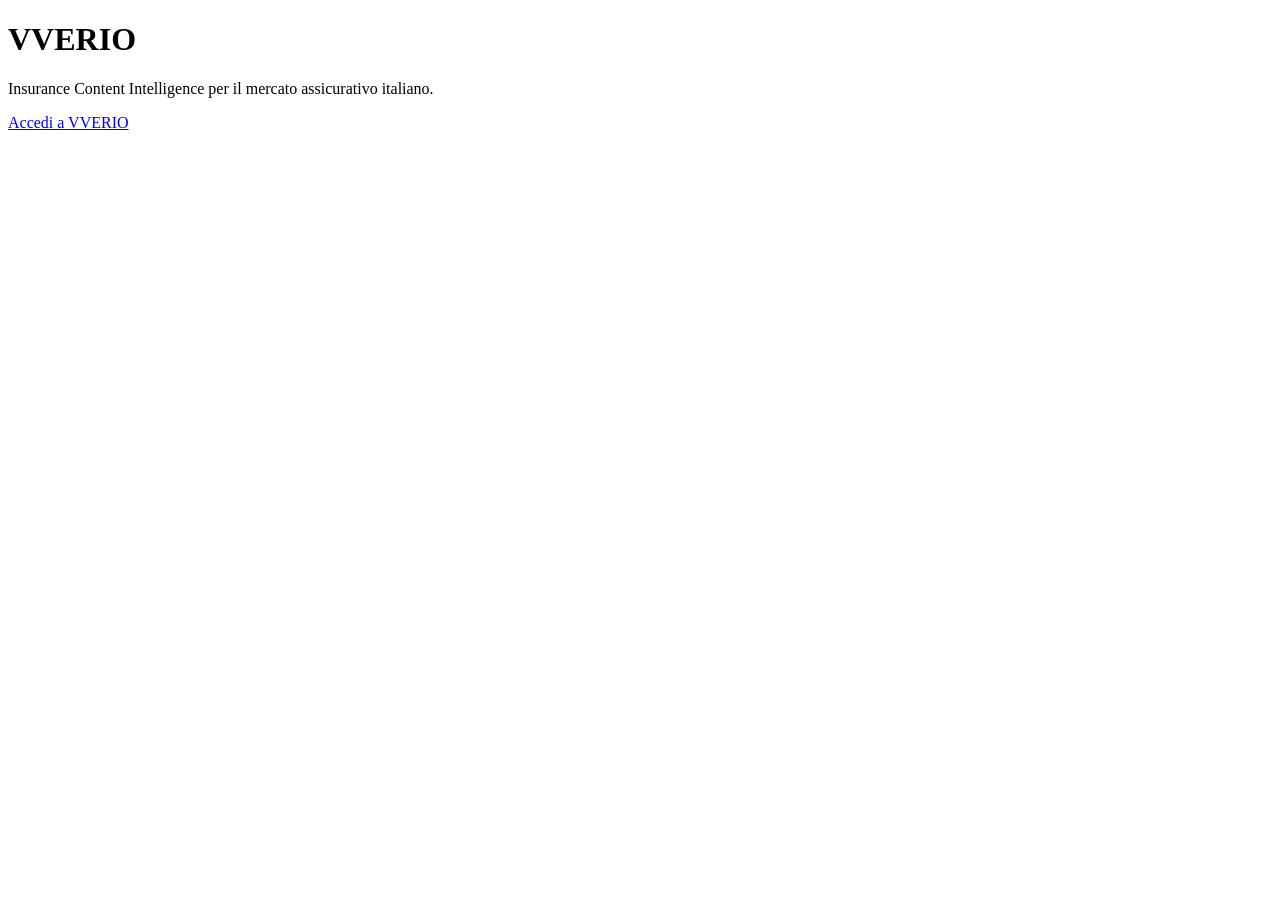
==== index.html @ 22b33efb "Initial VVERIO landing page structure" ====
<!doctype html>
<html lang="it">
<head>
  <meta charset="utf-8">
  <meta name="viewport" content="width=device-width, initial-scale=1">
  <title>VVERIO Italia</title>
  <meta
    name="description"
    content="VVERIO è una piattaforma di Insurance Content Intelligence per professionisti e intermediari assicurativi."
  >
</head>
<body>
  <main>
    <h1>VVERIO</h1>
    <p>Insurance Content Intelligence per il mercato assicurativo italiano.</p>
    <a href="https://app.vverio.com">Accedi a VVERIO</a>
  </main>
</body>
</html>
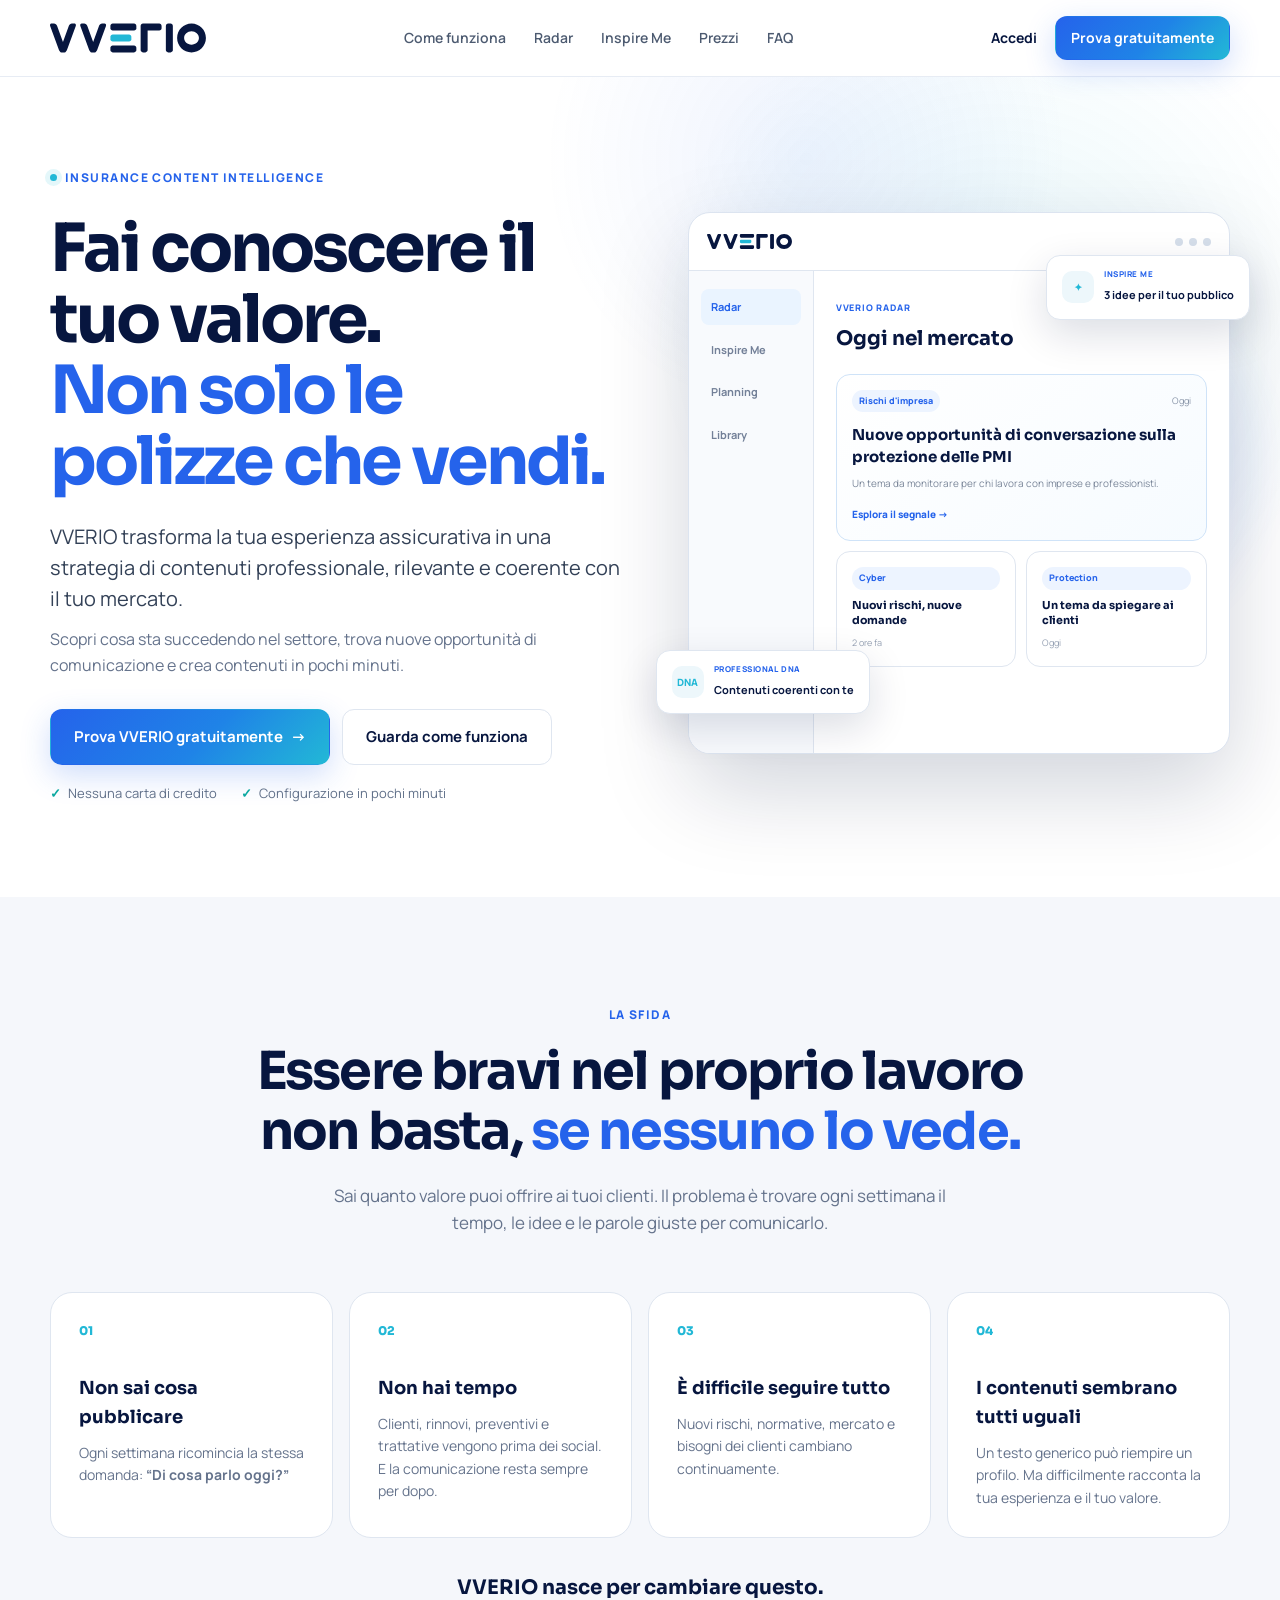
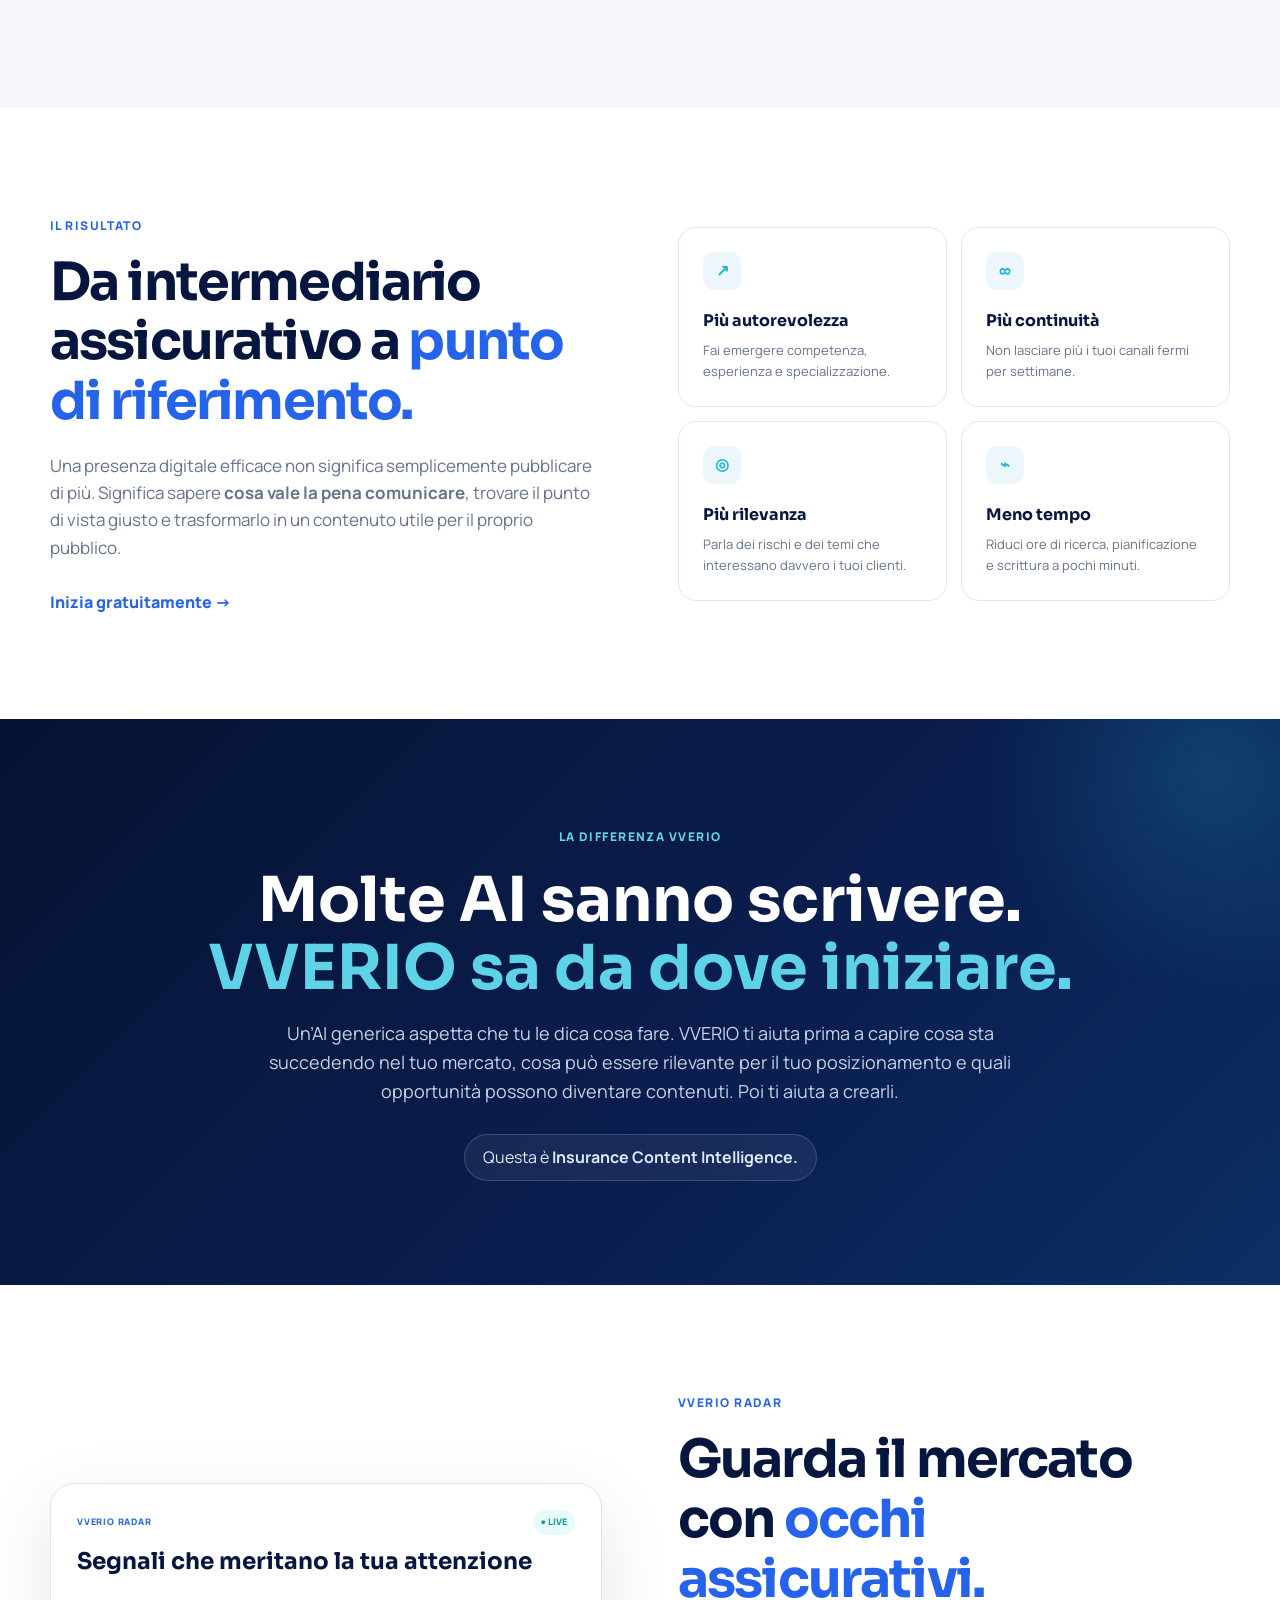
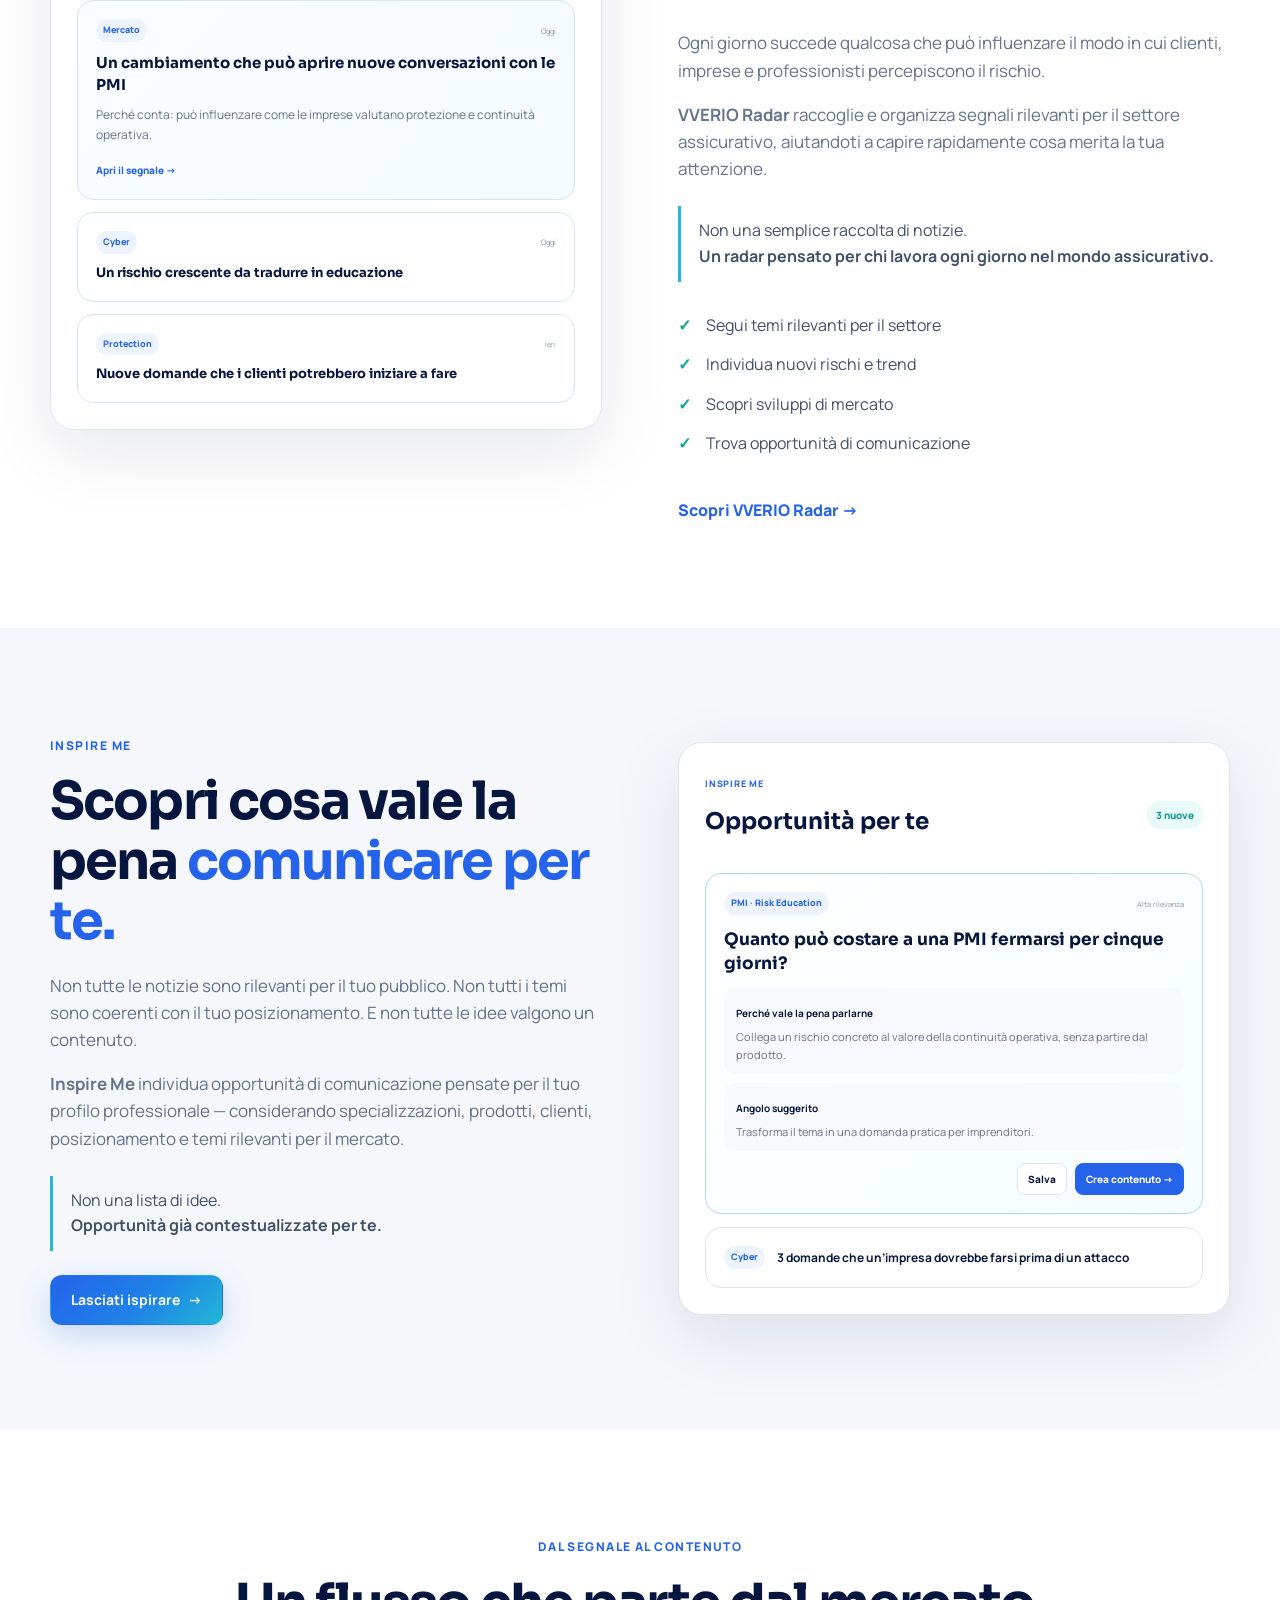
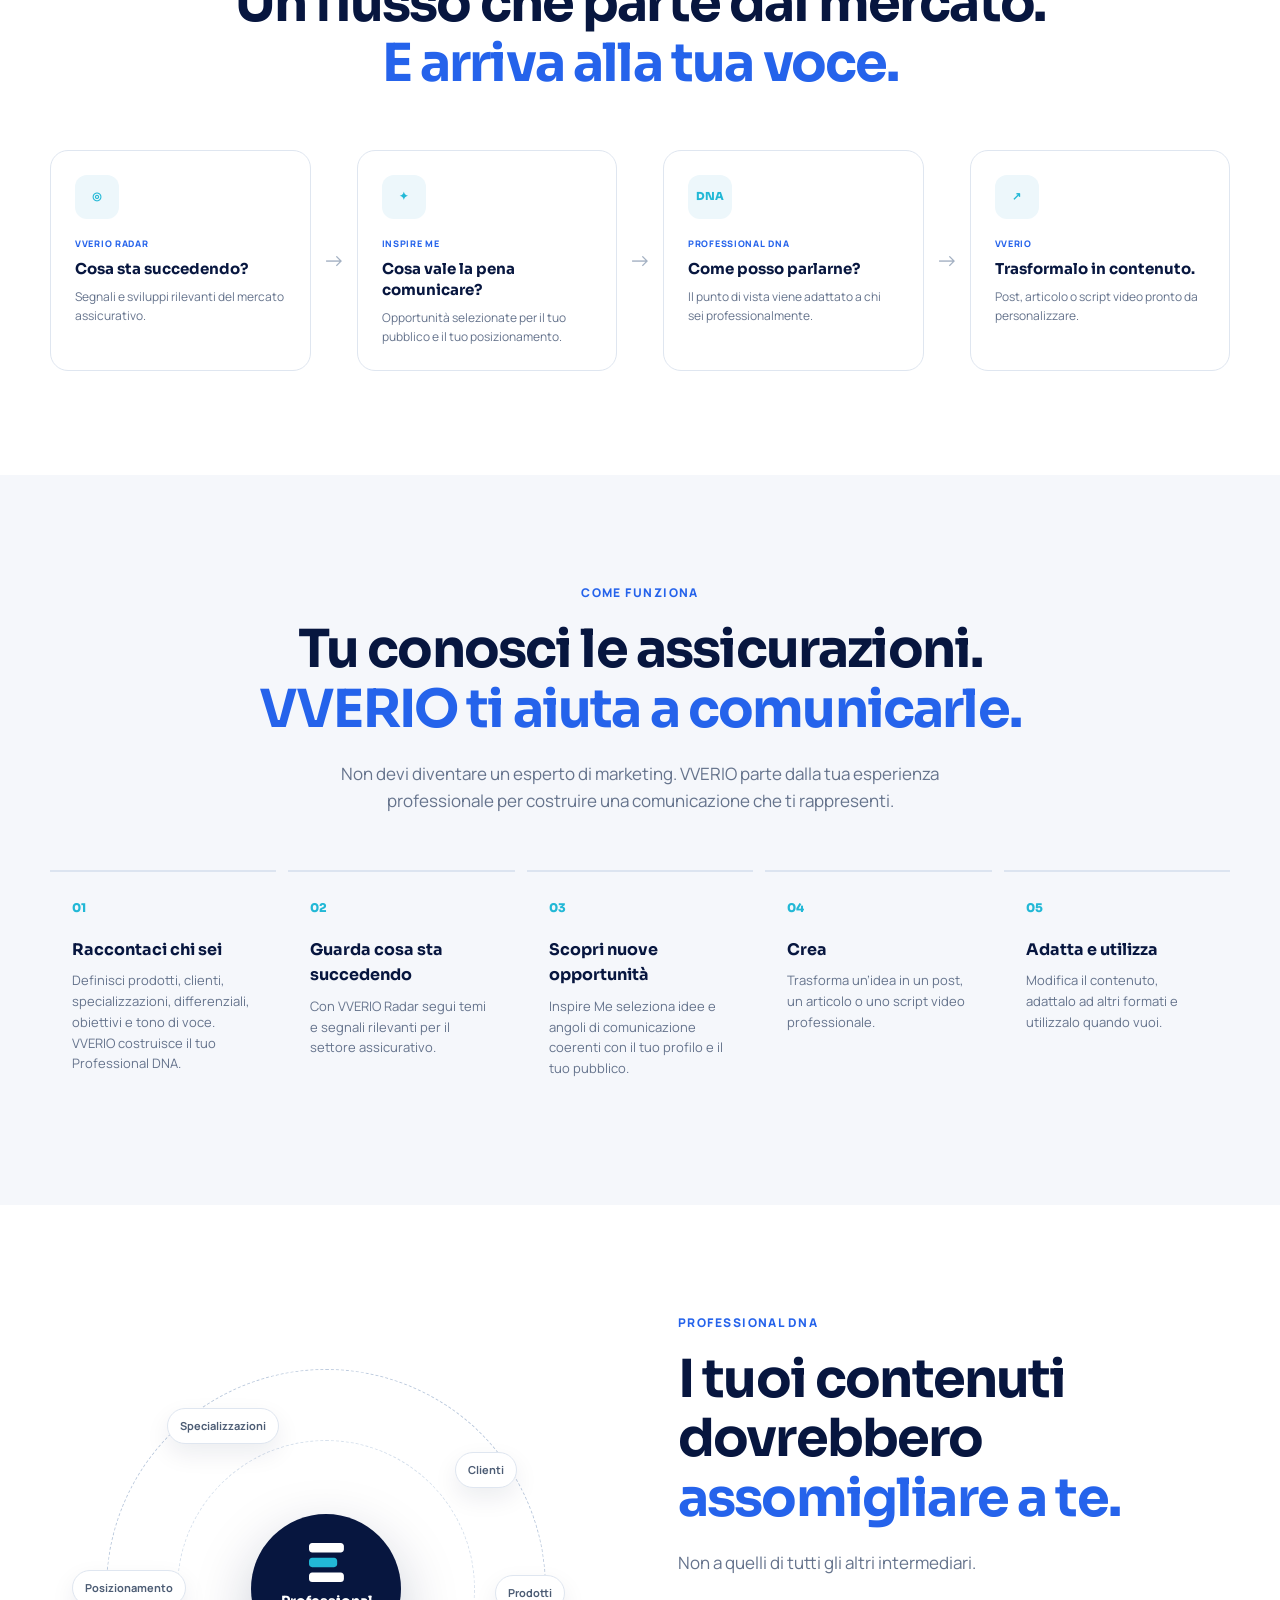
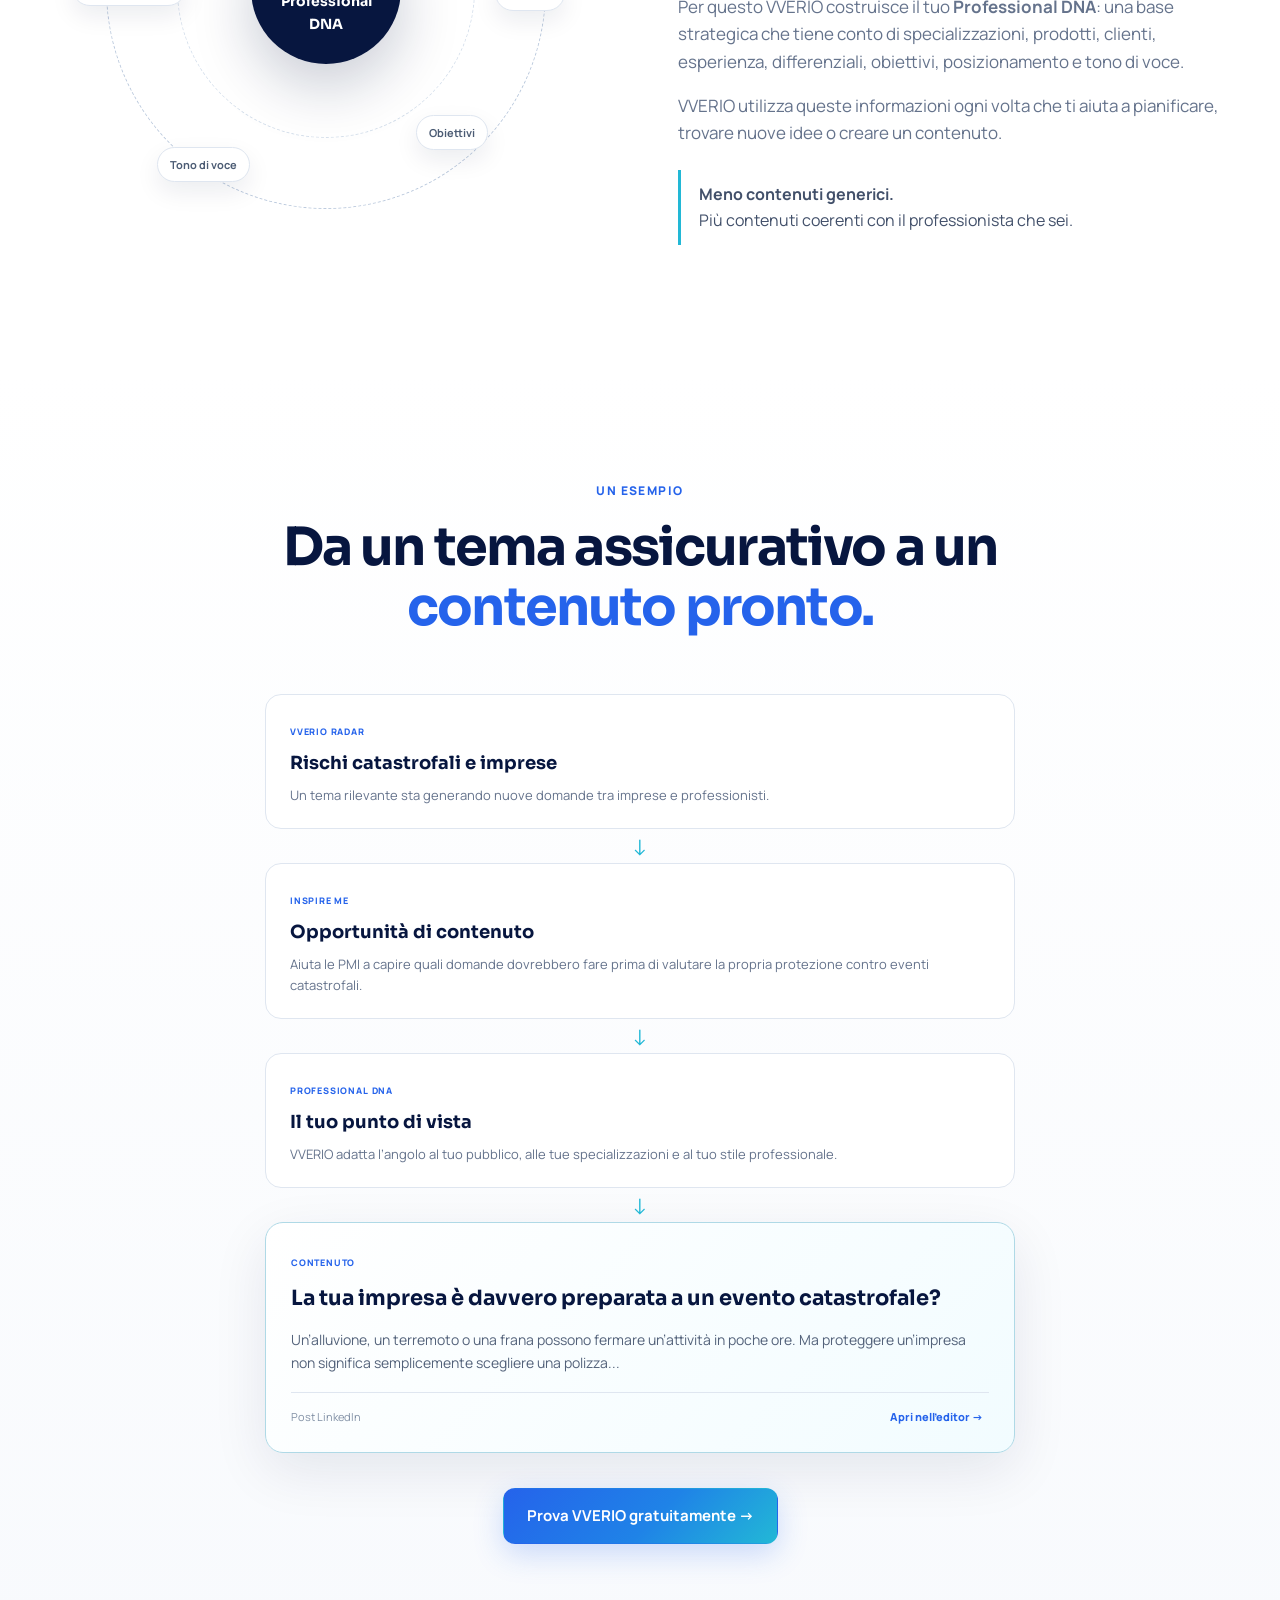
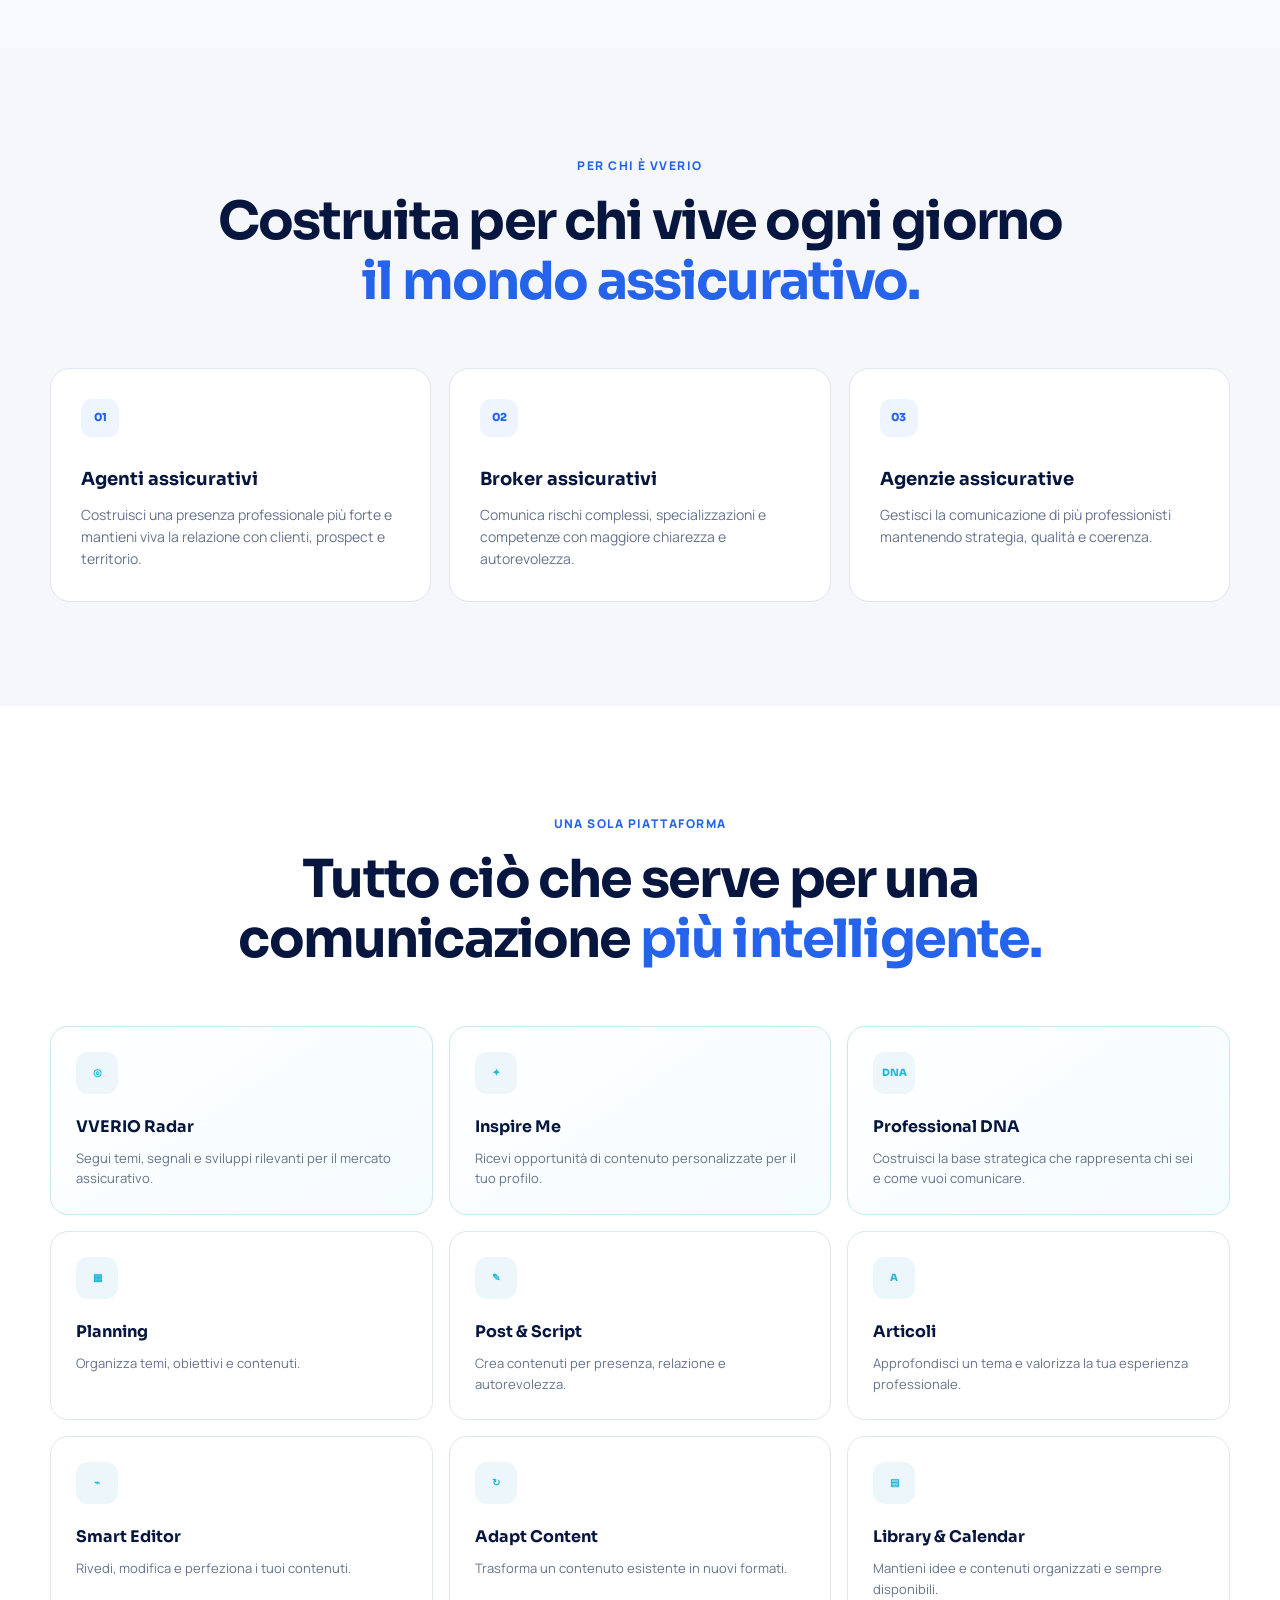
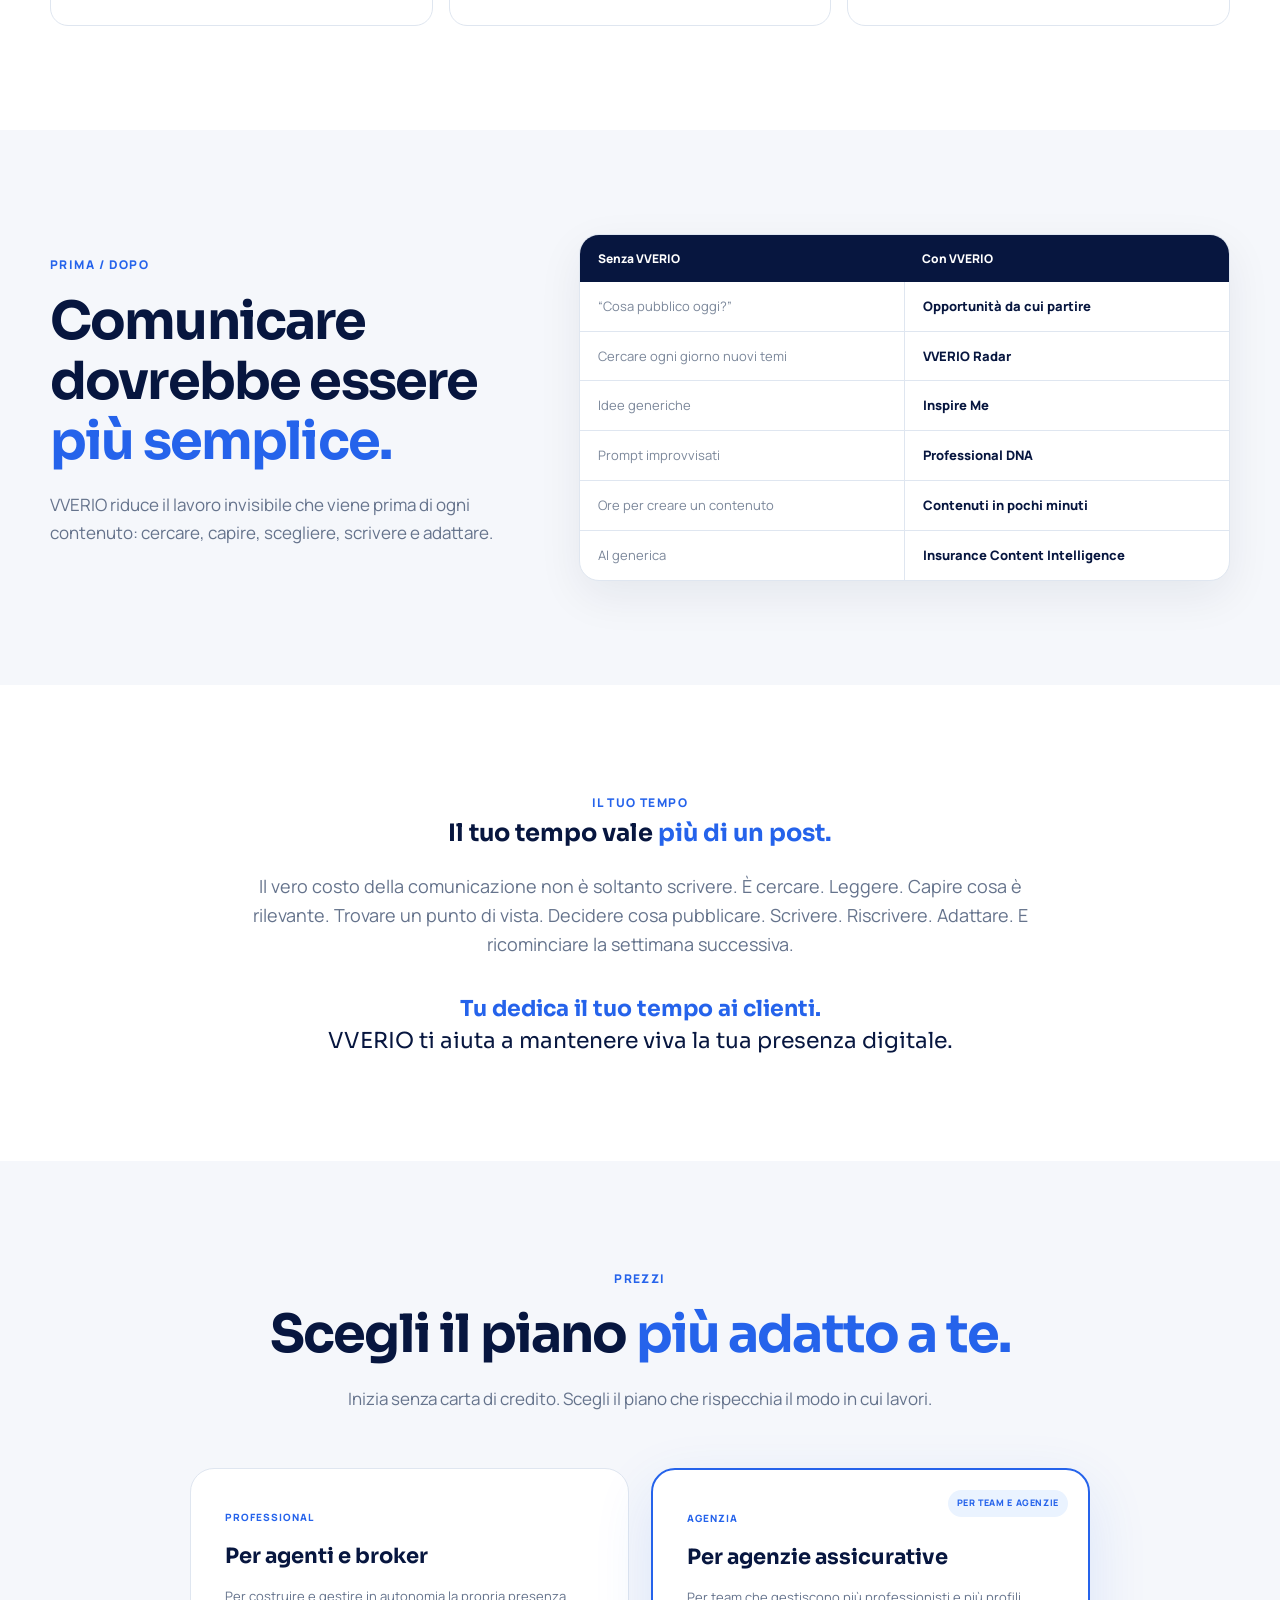
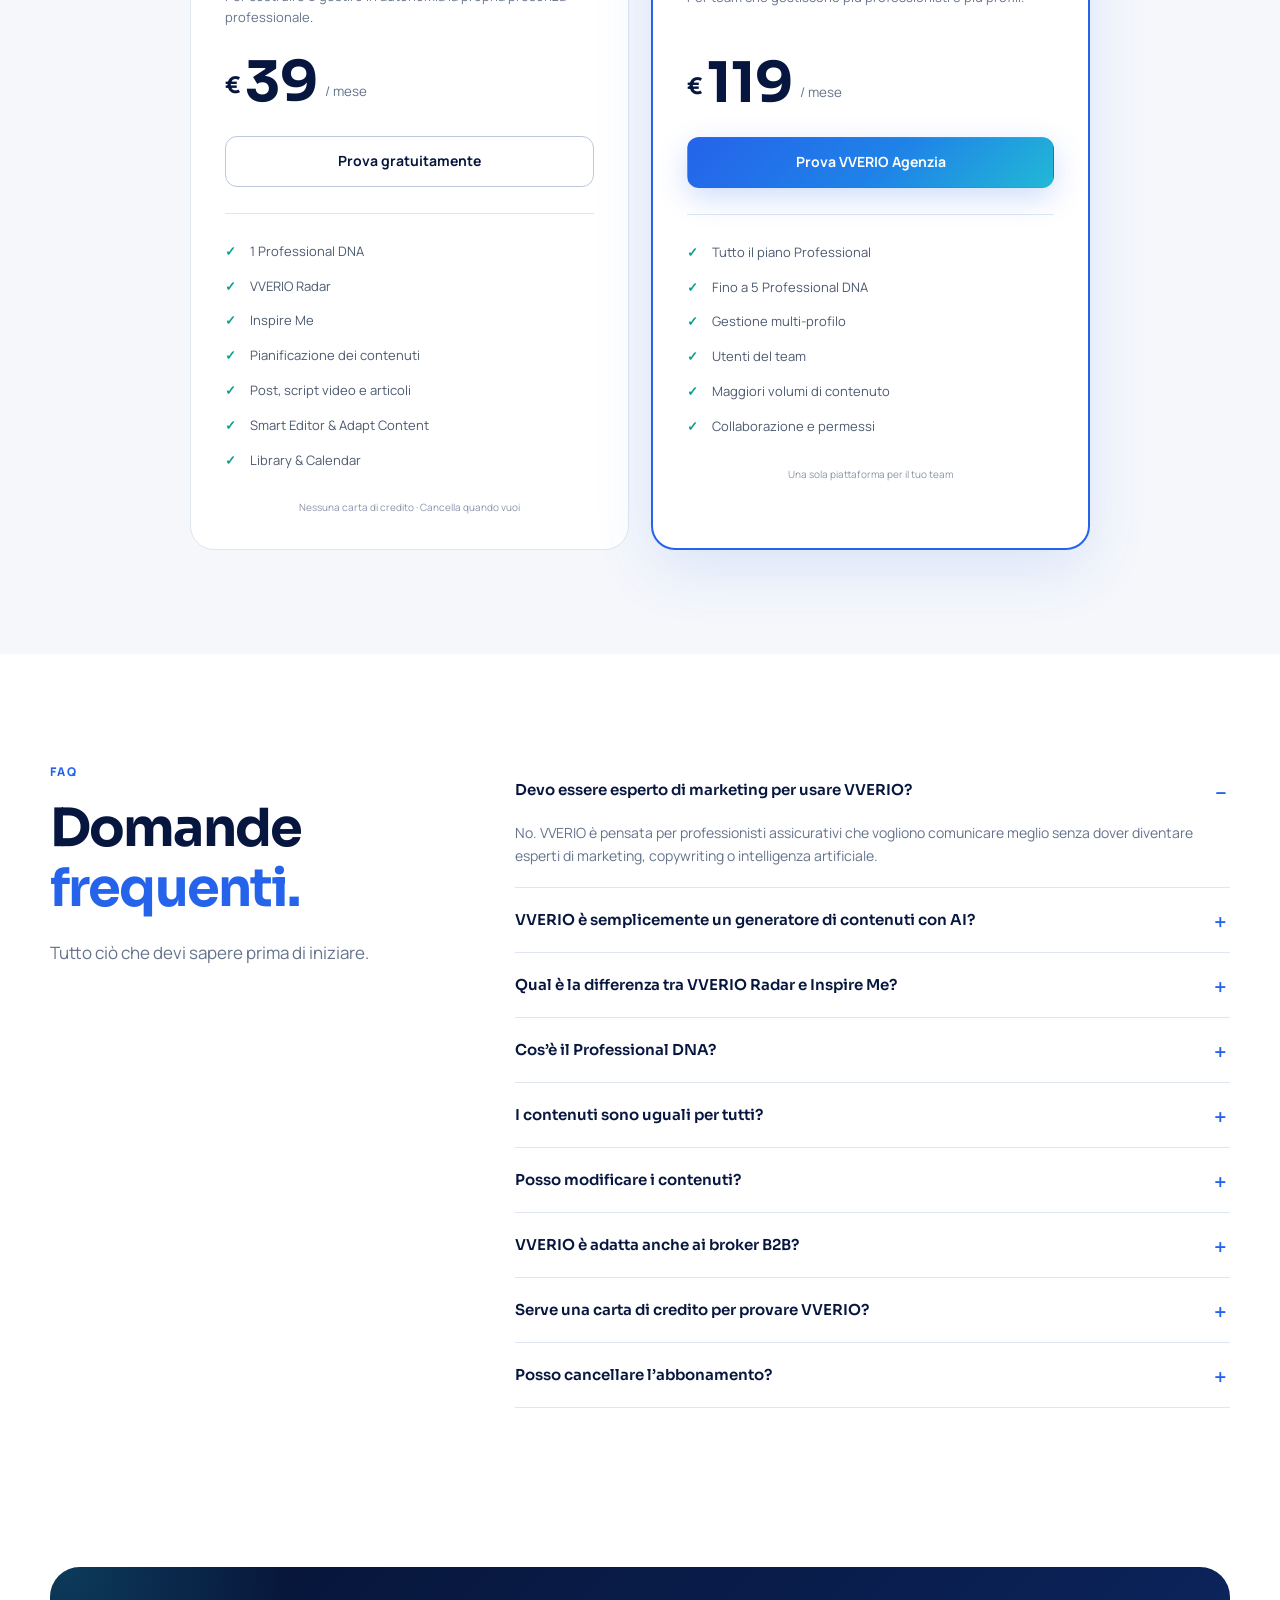
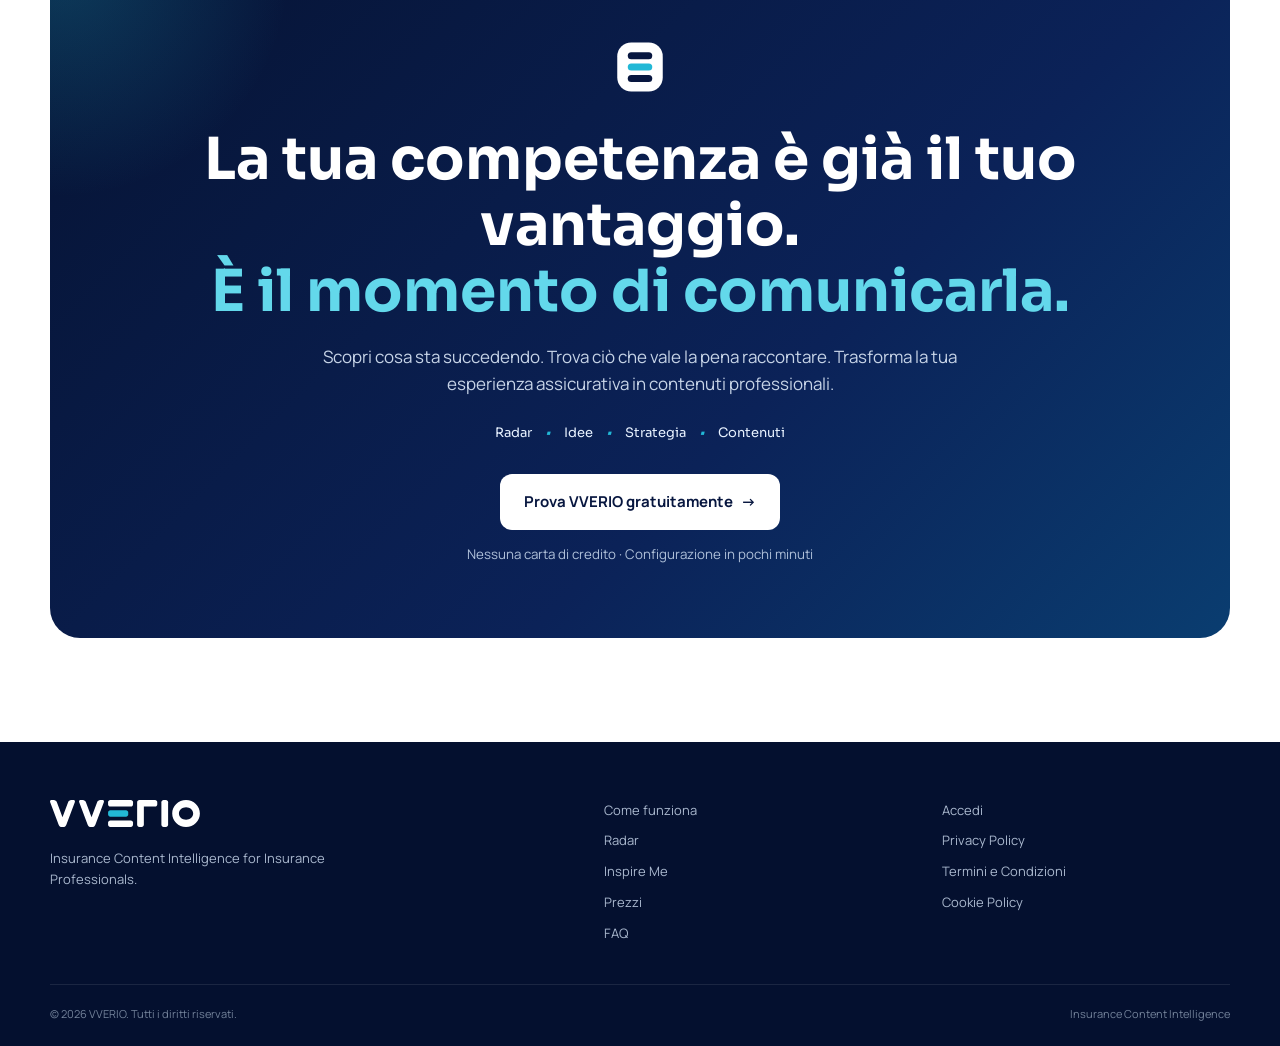
==== commit 7b5ed794: "nova lp italia" ====
--- a/index.html
+++ b/index.html
@@ -1,19 +1,20 @@
 <!doctype html>
-<html lang="it">
+<html lang="en">
 <head>
-  <meta charset="utf-8">
-  <meta name="viewport" content="width=device-width, initial-scale=1">
-  <title>VVERIO Italia</title>
-  <meta
-    name="description"
-    content="VVERIO è una piattaforma di Insurance Content Intelligence per professionisti e intermediari assicurativi."
-  >
+  <meta charset="utf-8" />
+  <meta name="viewport" content="width=device-width, initial-scale=1" />
+  <meta name="robots" content="noindex,follow" />
+  <meta name="theme-color" content="#07163F" />
+  <title>VVERIO</title>
+  <link rel="icon" href="assets/favicon.svg" type="image/svg+xml" />
+  <link rel="alternate" hreflang="it" href="https://vverio.com/it/" />
+  <link rel="alternate" hreflang="x-default" href="https://vverio.com/" />
+  <meta http-equiv="refresh" content="0; url=it/index.html" />
+  <script>
+    window.location.replace('it/index.html');
+  </script>
 </head>
 <body>
-  <main>
-    <h1>VVERIO</h1>
-    <p>Insurance Content Intelligence per il mercato assicurativo italiano.</p>
-    <a href="https://app.vverio.com">Accedi a VVERIO</a>
-  </main>
+  <p>Redirecting to <a href="it/index.html">VVERIO Italia</a>…</p>
 </body>
-</html>+</html>
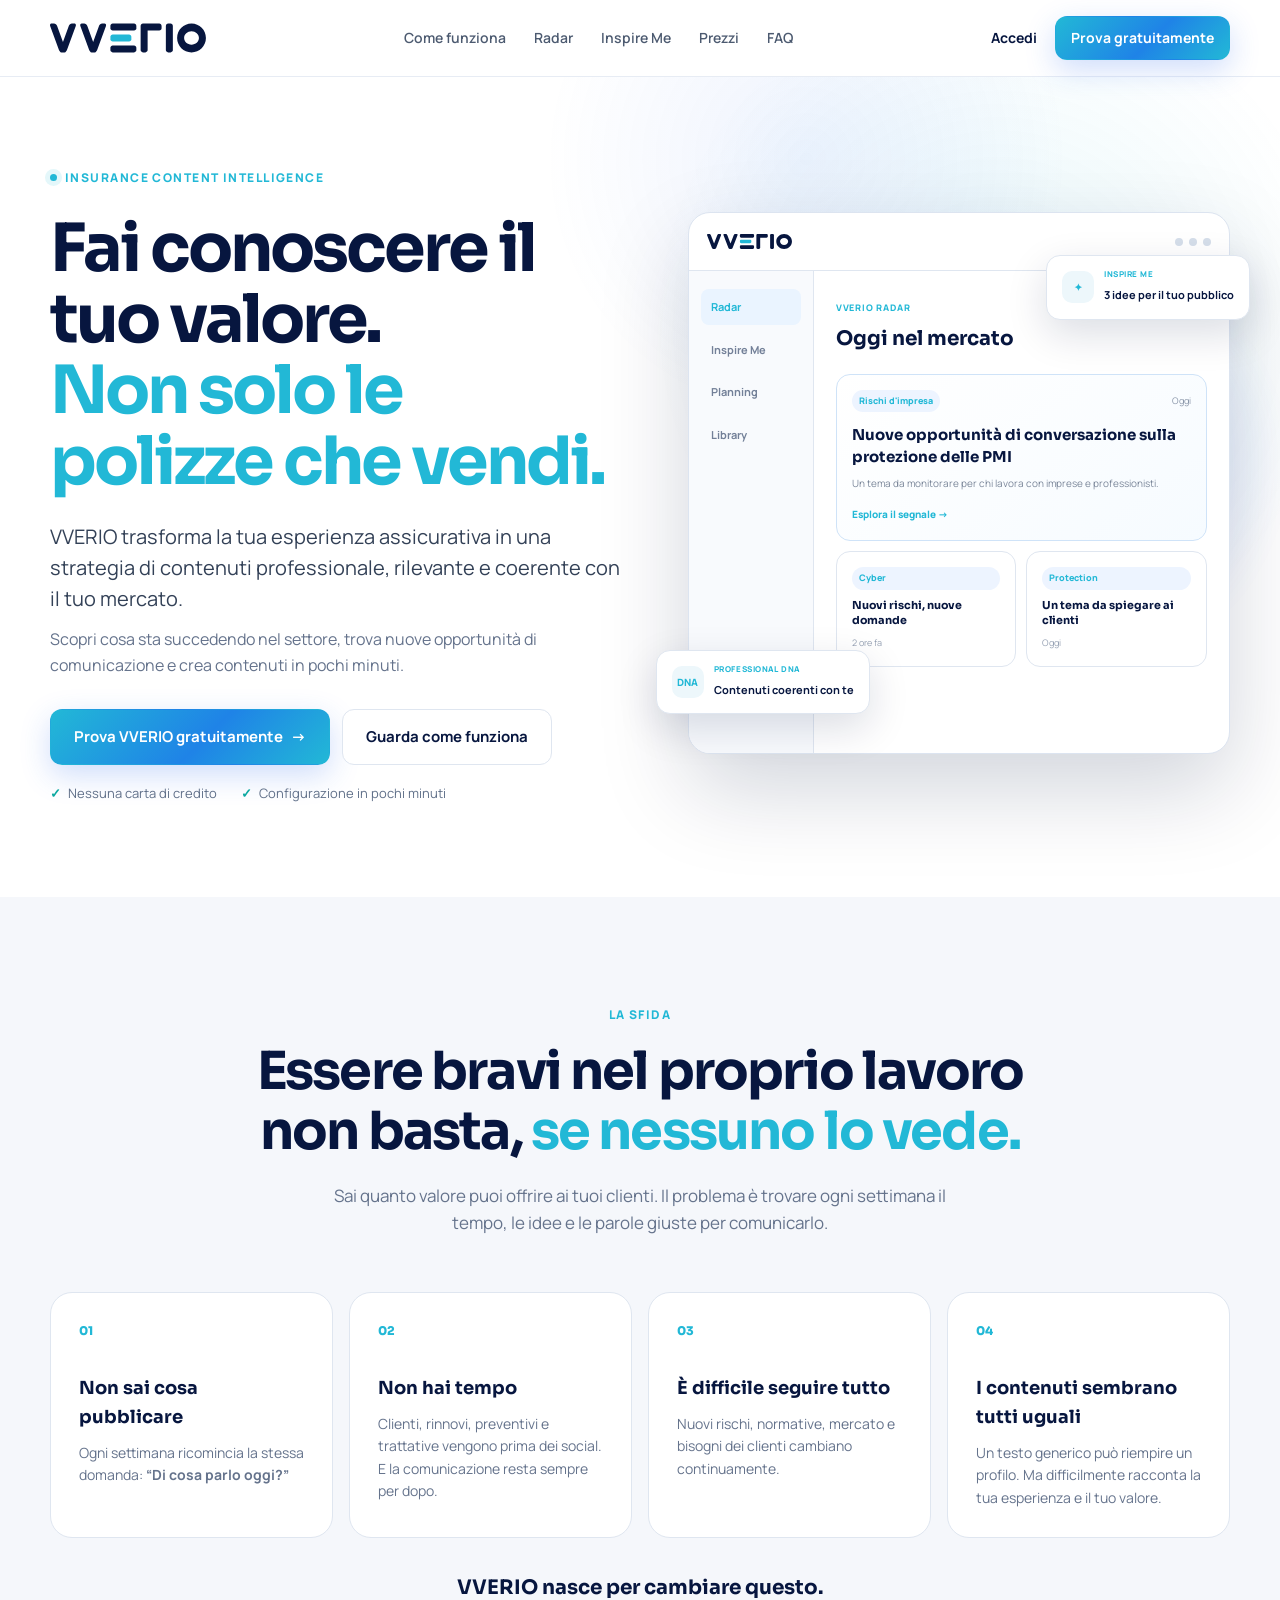
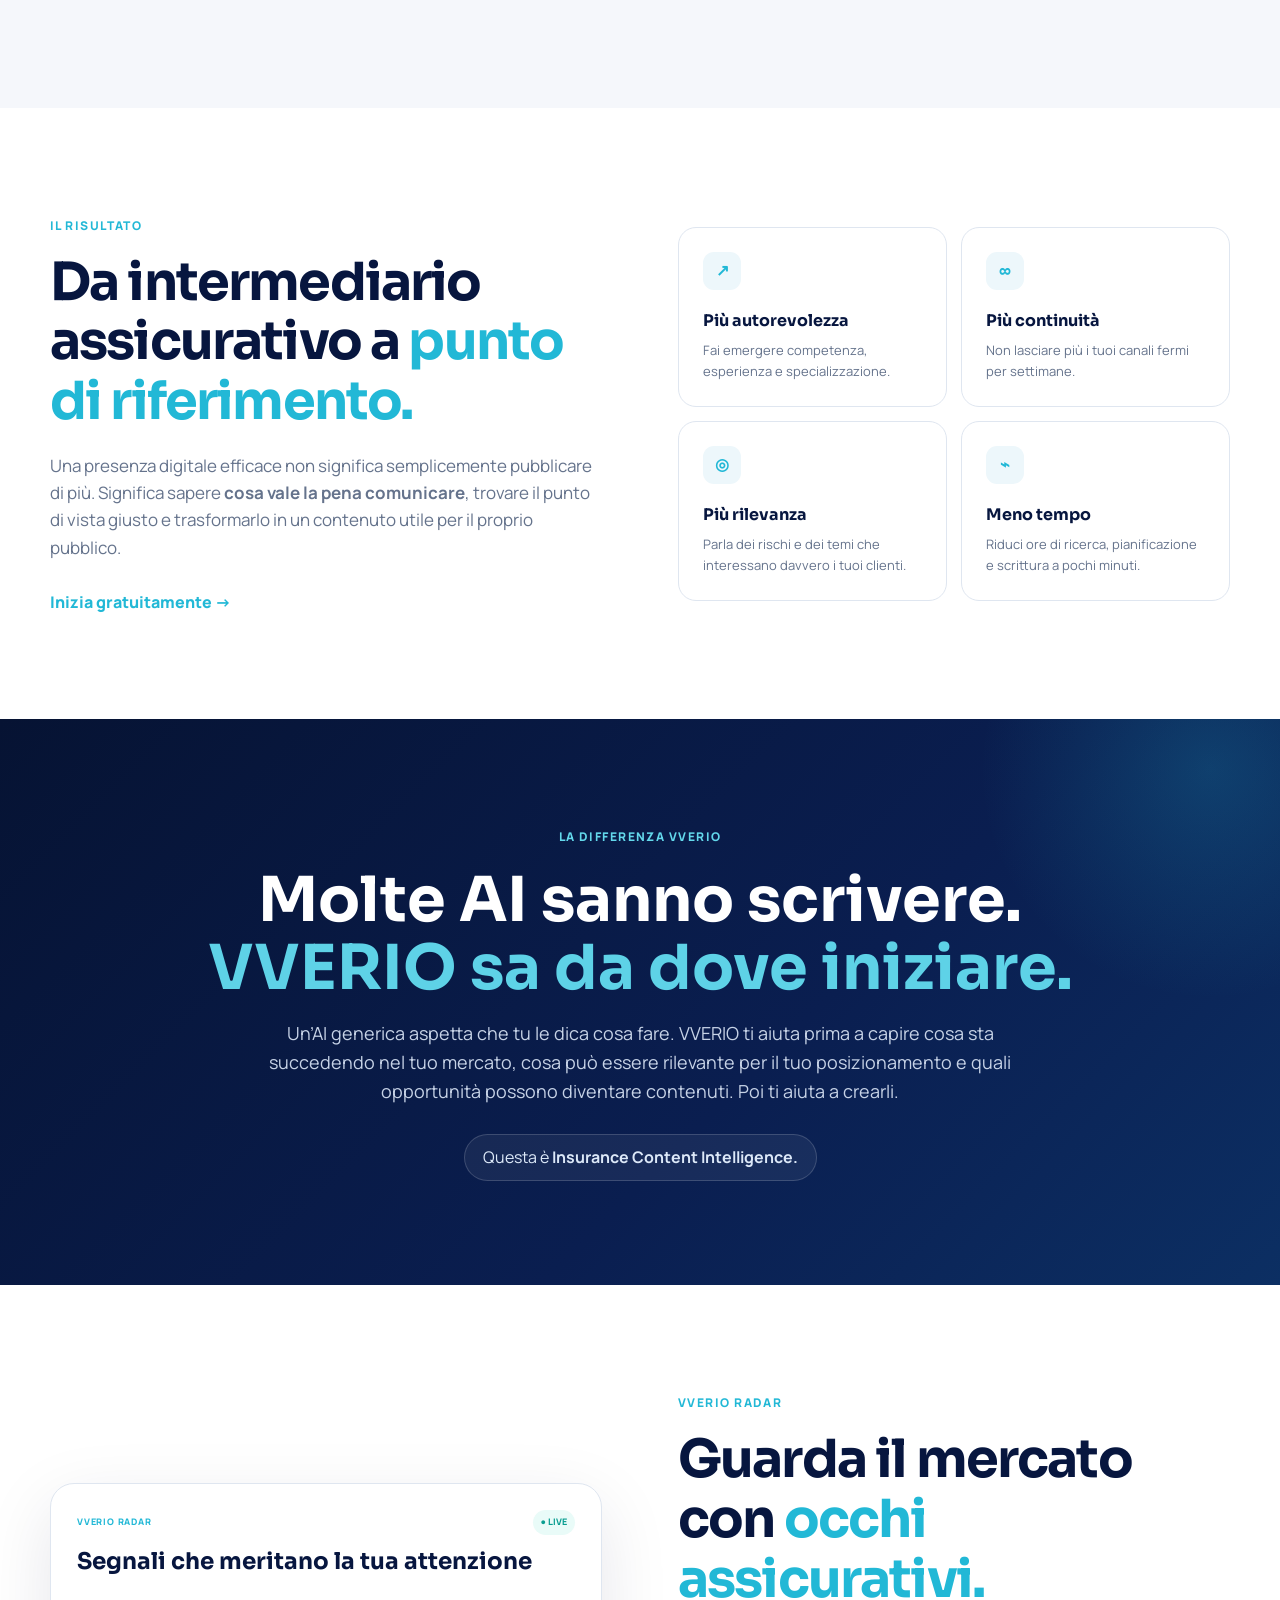
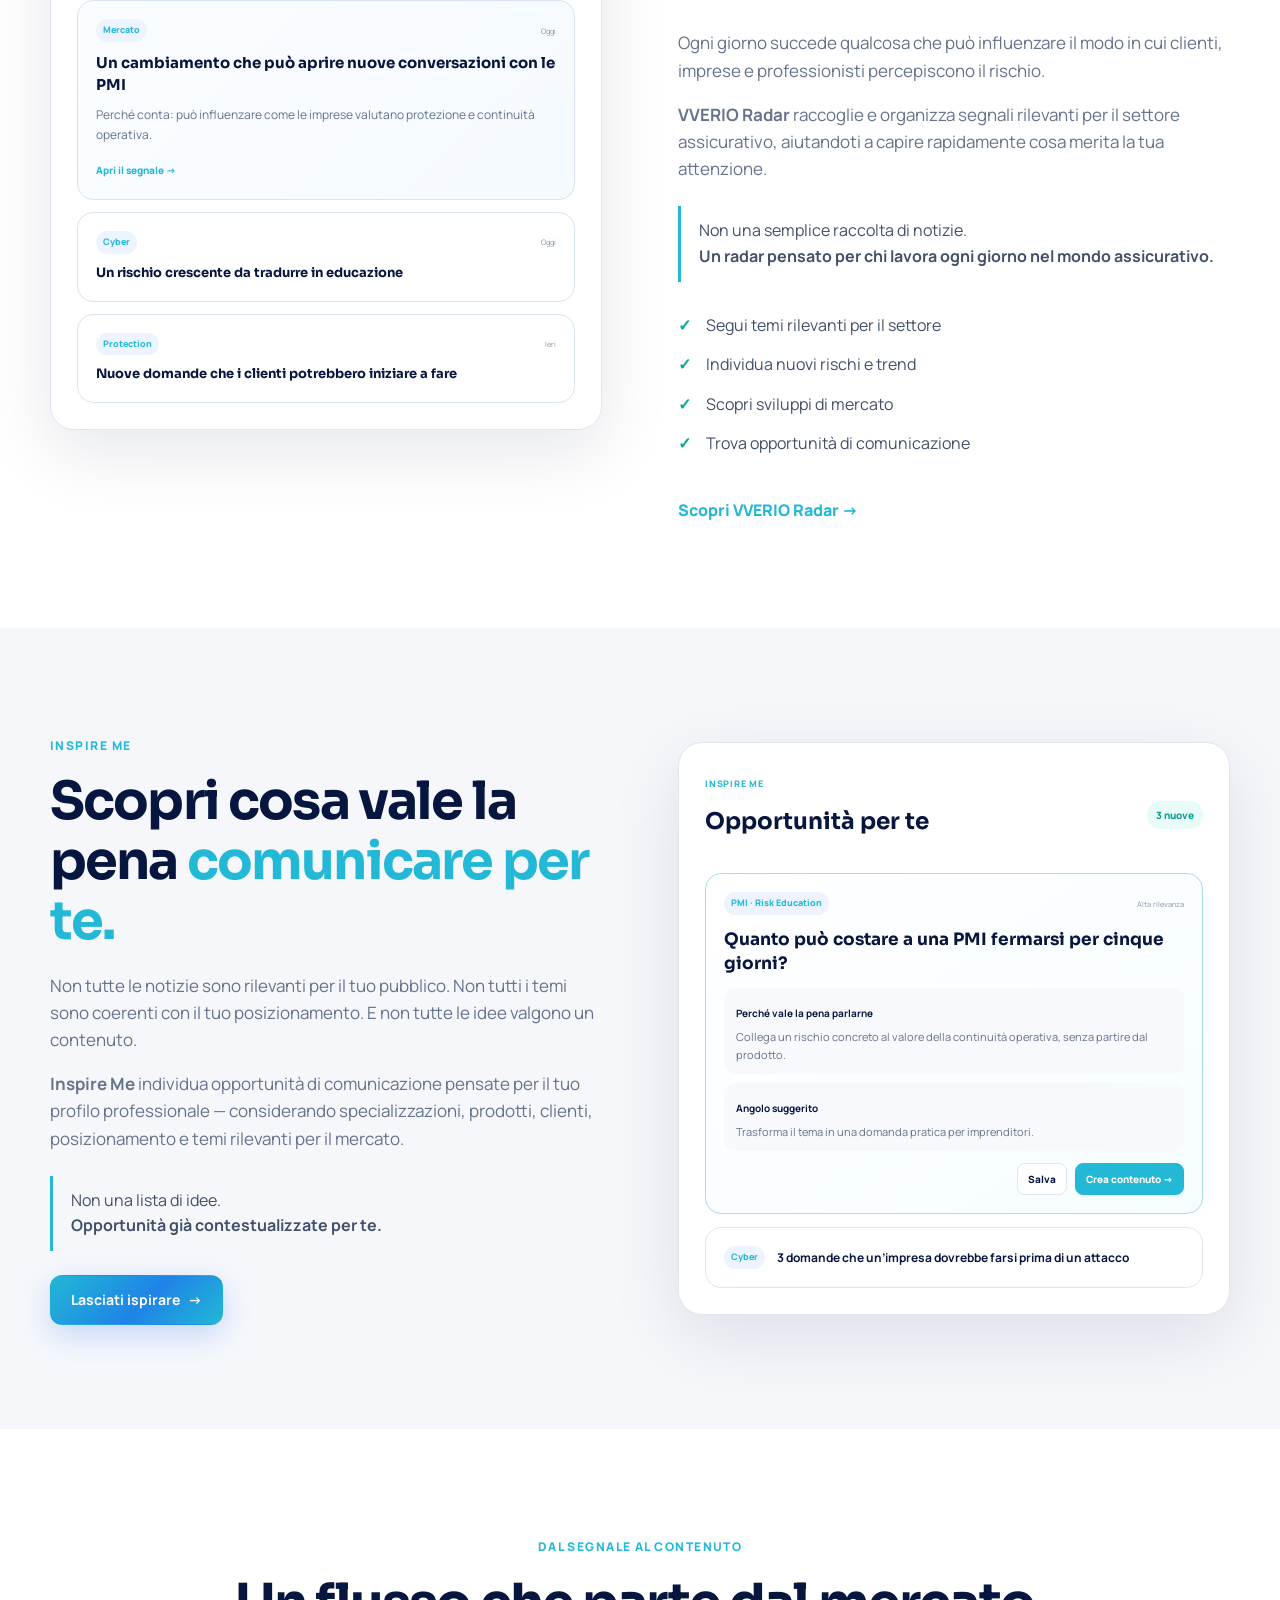
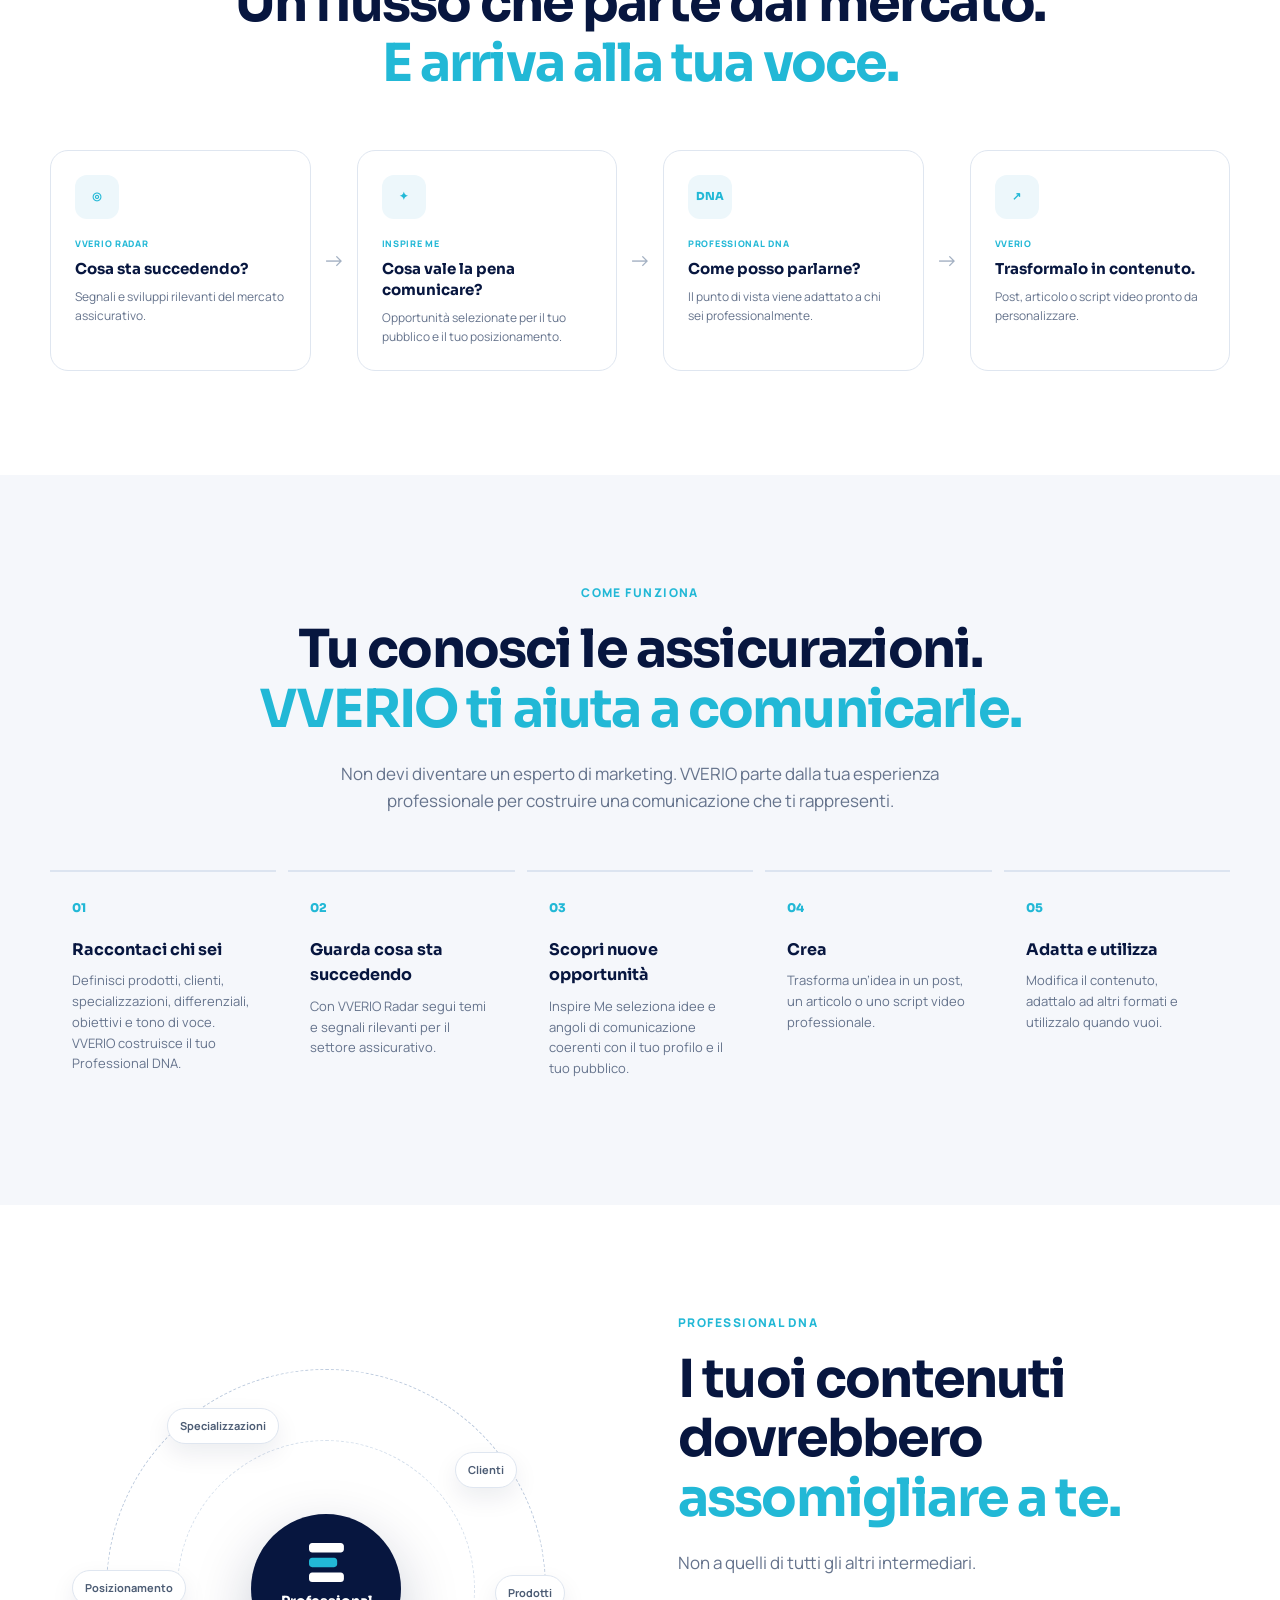
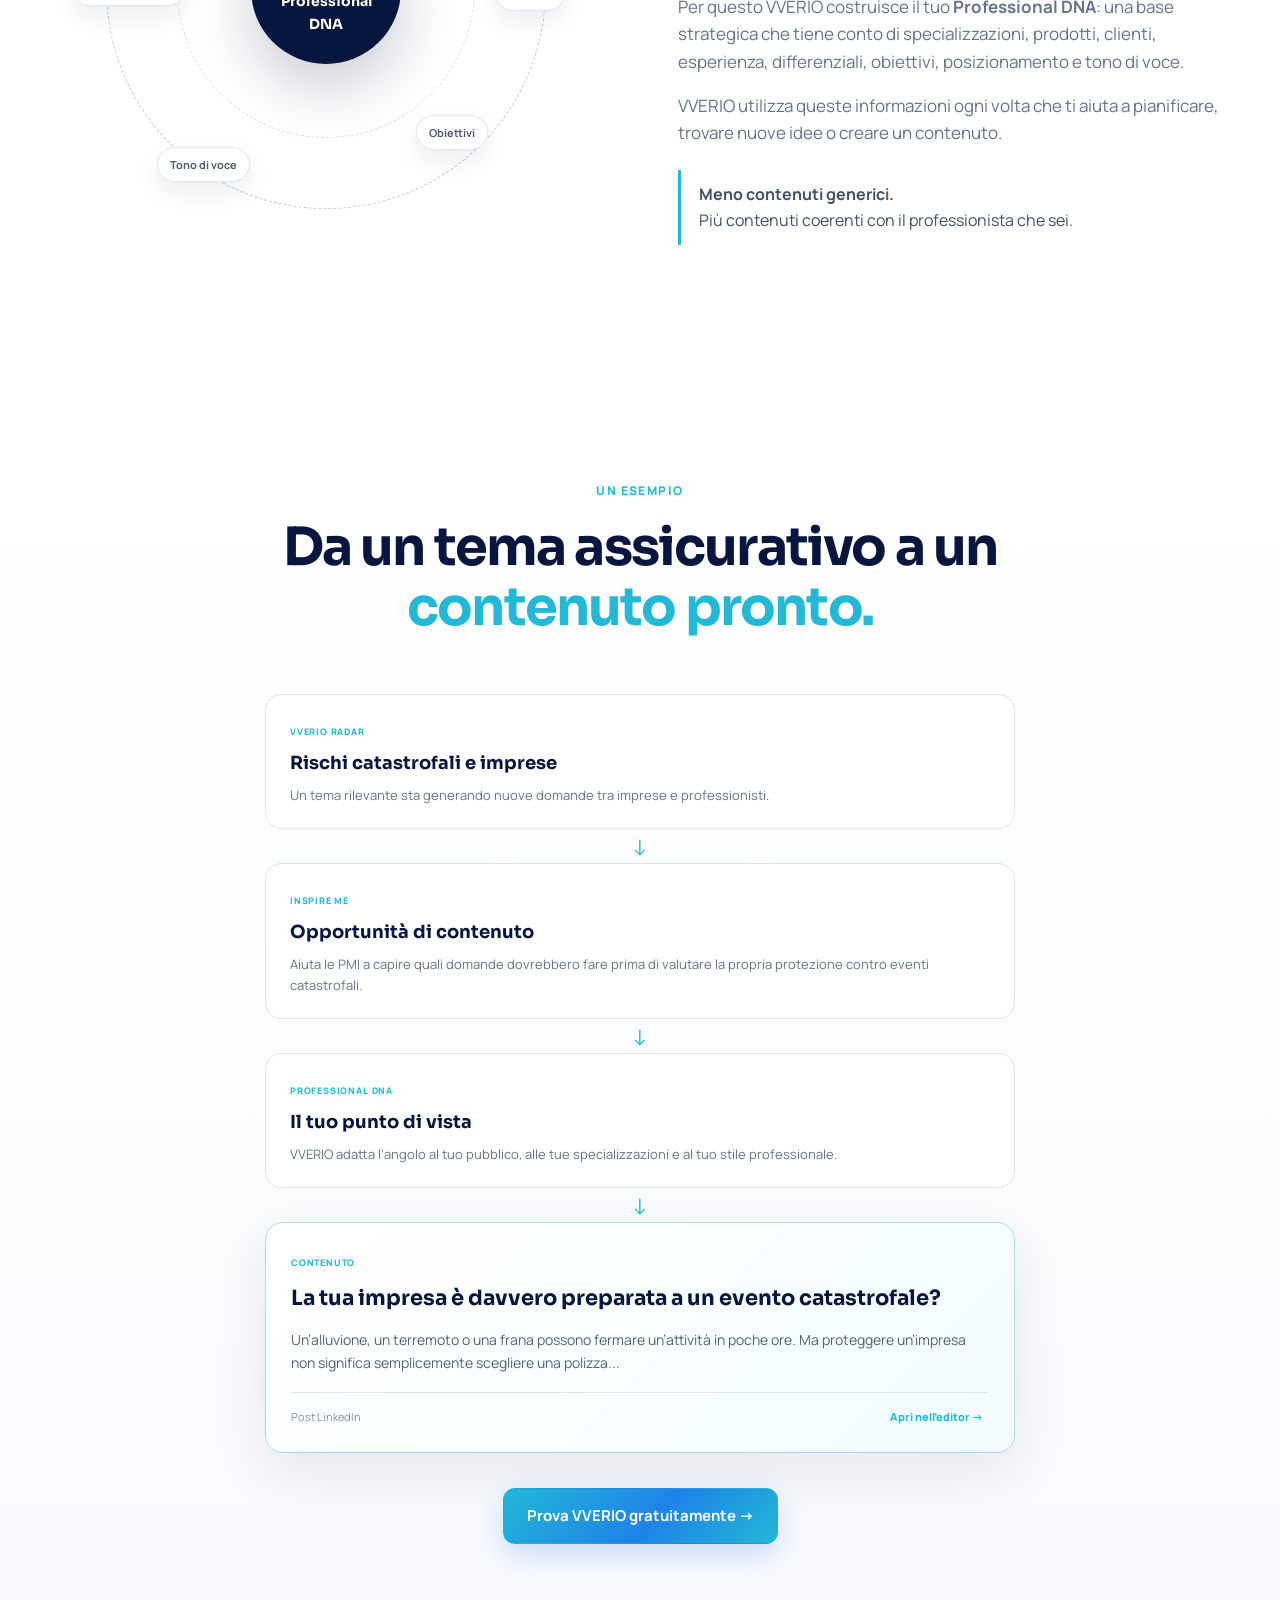
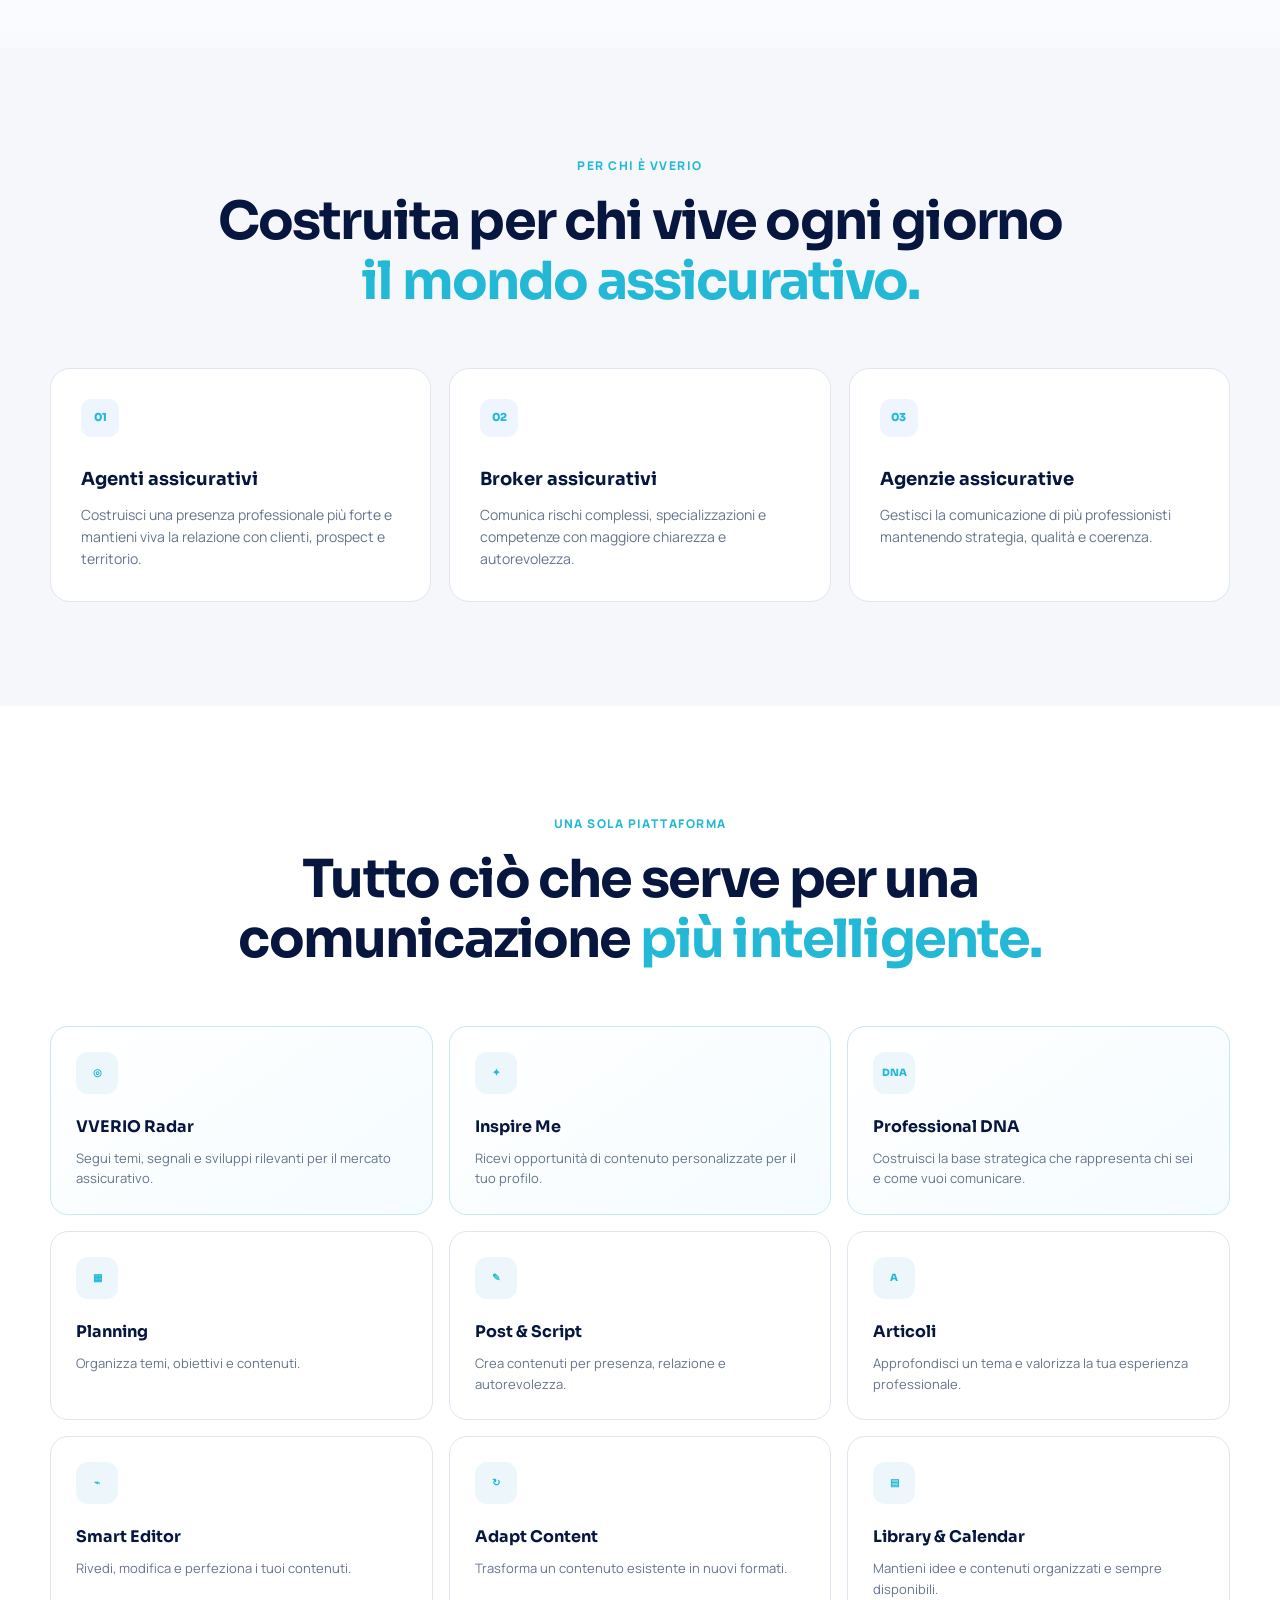
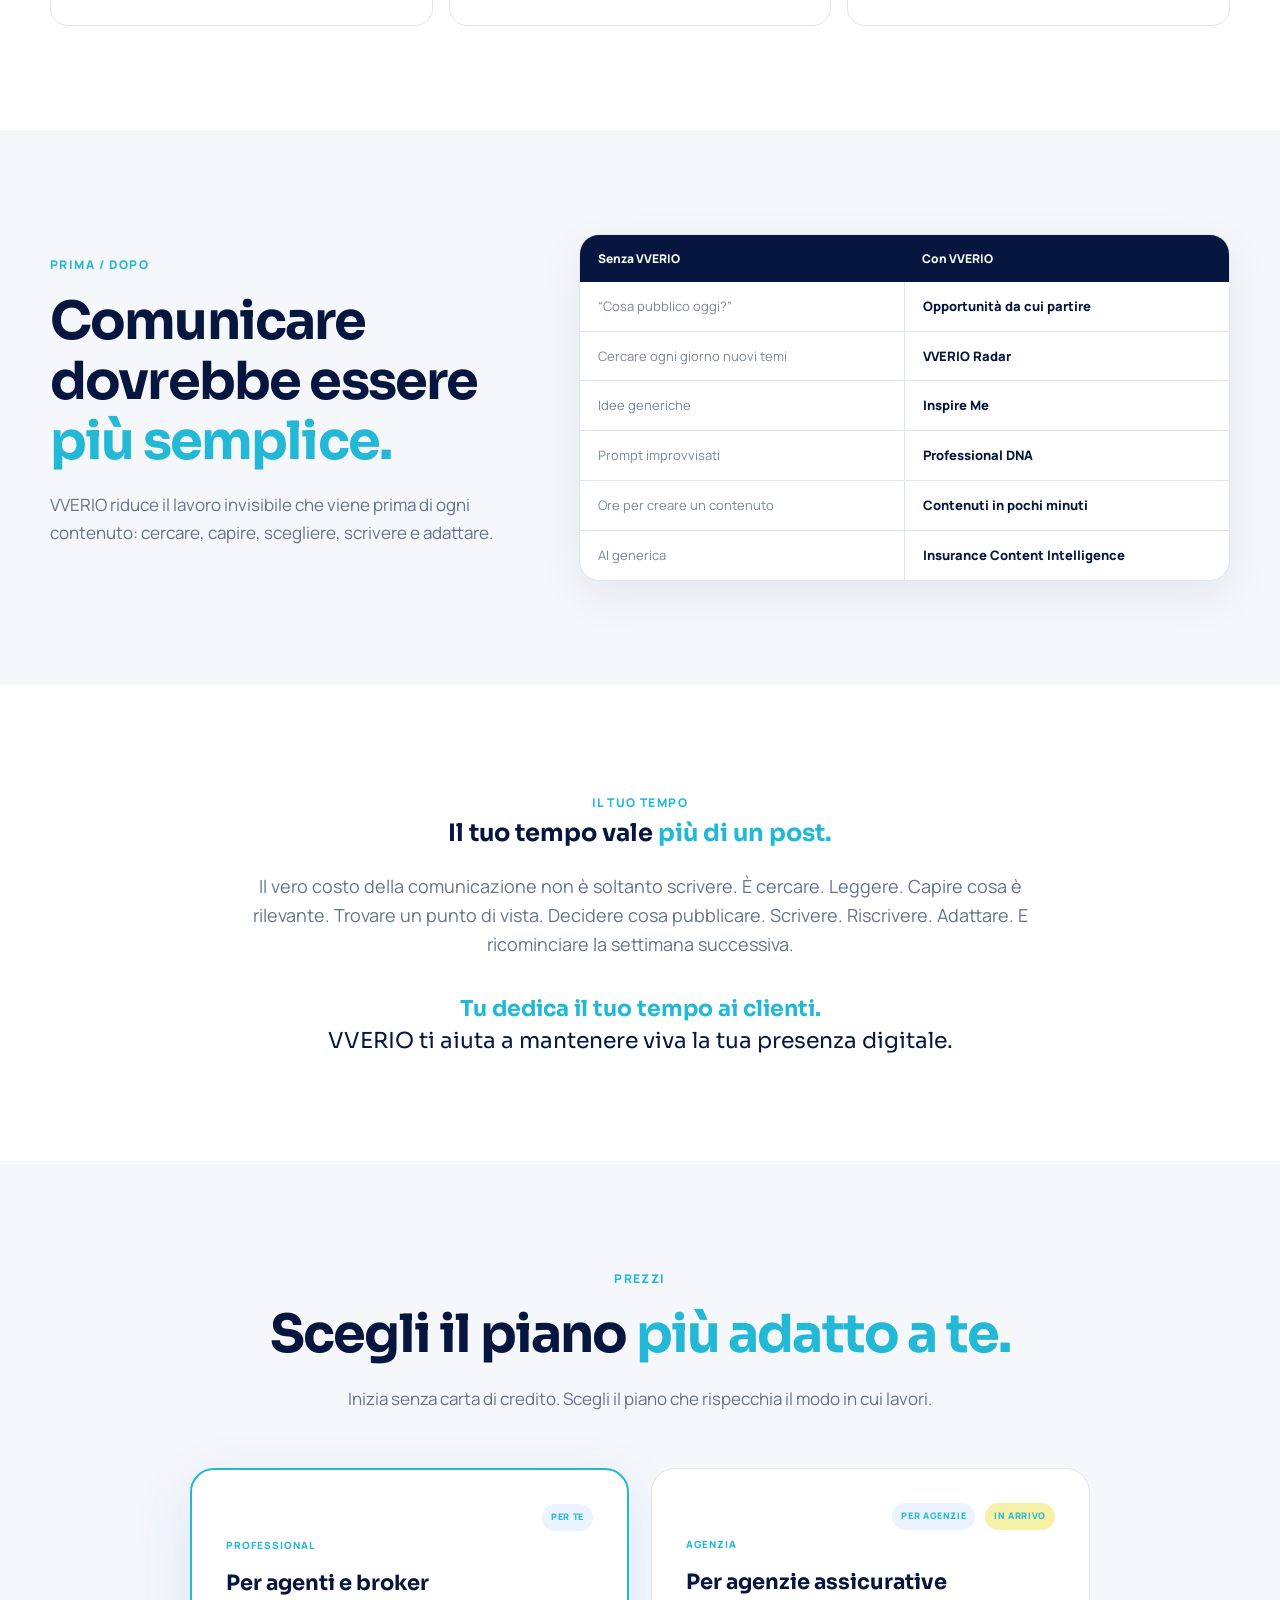
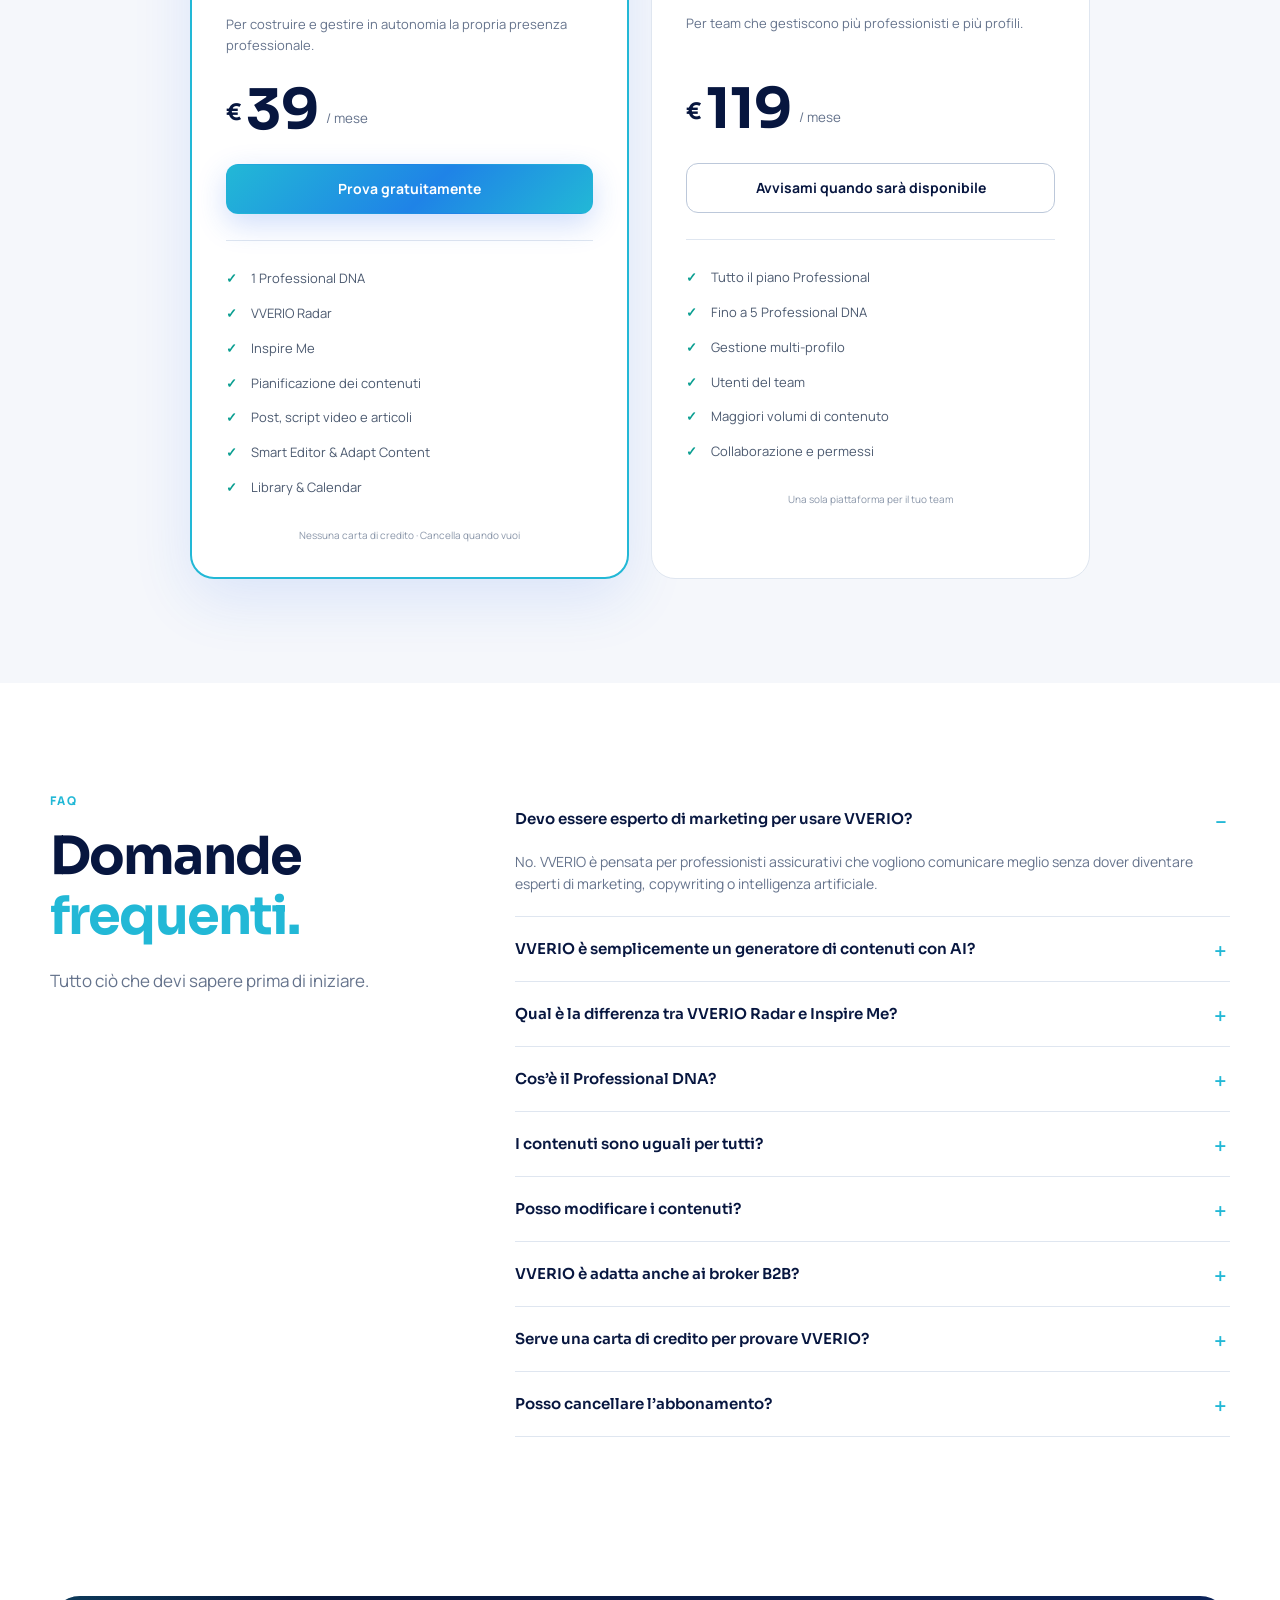
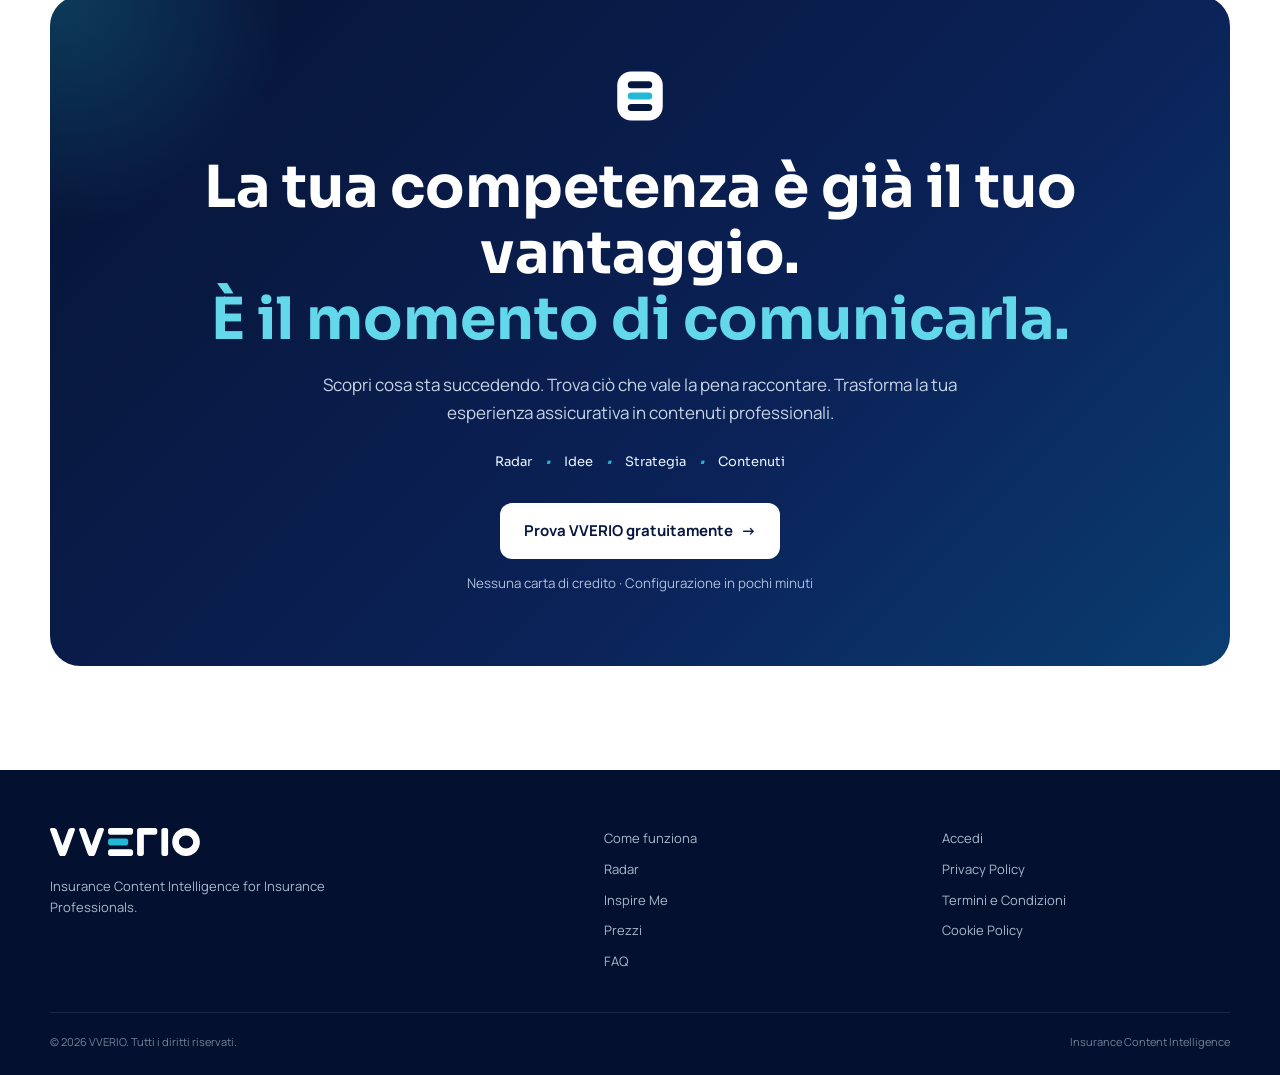
==== commit d3732405: "analitycs" ====
--- a/index.html
+++ b/index.html
@@ -1,6 +1,15 @@
 <!doctype html>
 <html lang="en">
 <head>
+  <!-- Google tag (gtag.js) -->
+  <script async src="https://www.googletagmanager.com/gtag/js?id=G-J3XJ5LRCK1"></script>
+  <script>
+    window.dataLayer = window.dataLayer || [];
+    function gtag(){dataLayer.push(arguments);}
+    gtag('js', new Date());
+
+    gtag('config', 'G-J3XJ5LRCK1');
+  </script>
   <meta charset="utf-8" />
   <meta name="viewport" content="width=device-width, initial-scale=1" />
   <meta name="robots" content="noindex,follow" />
